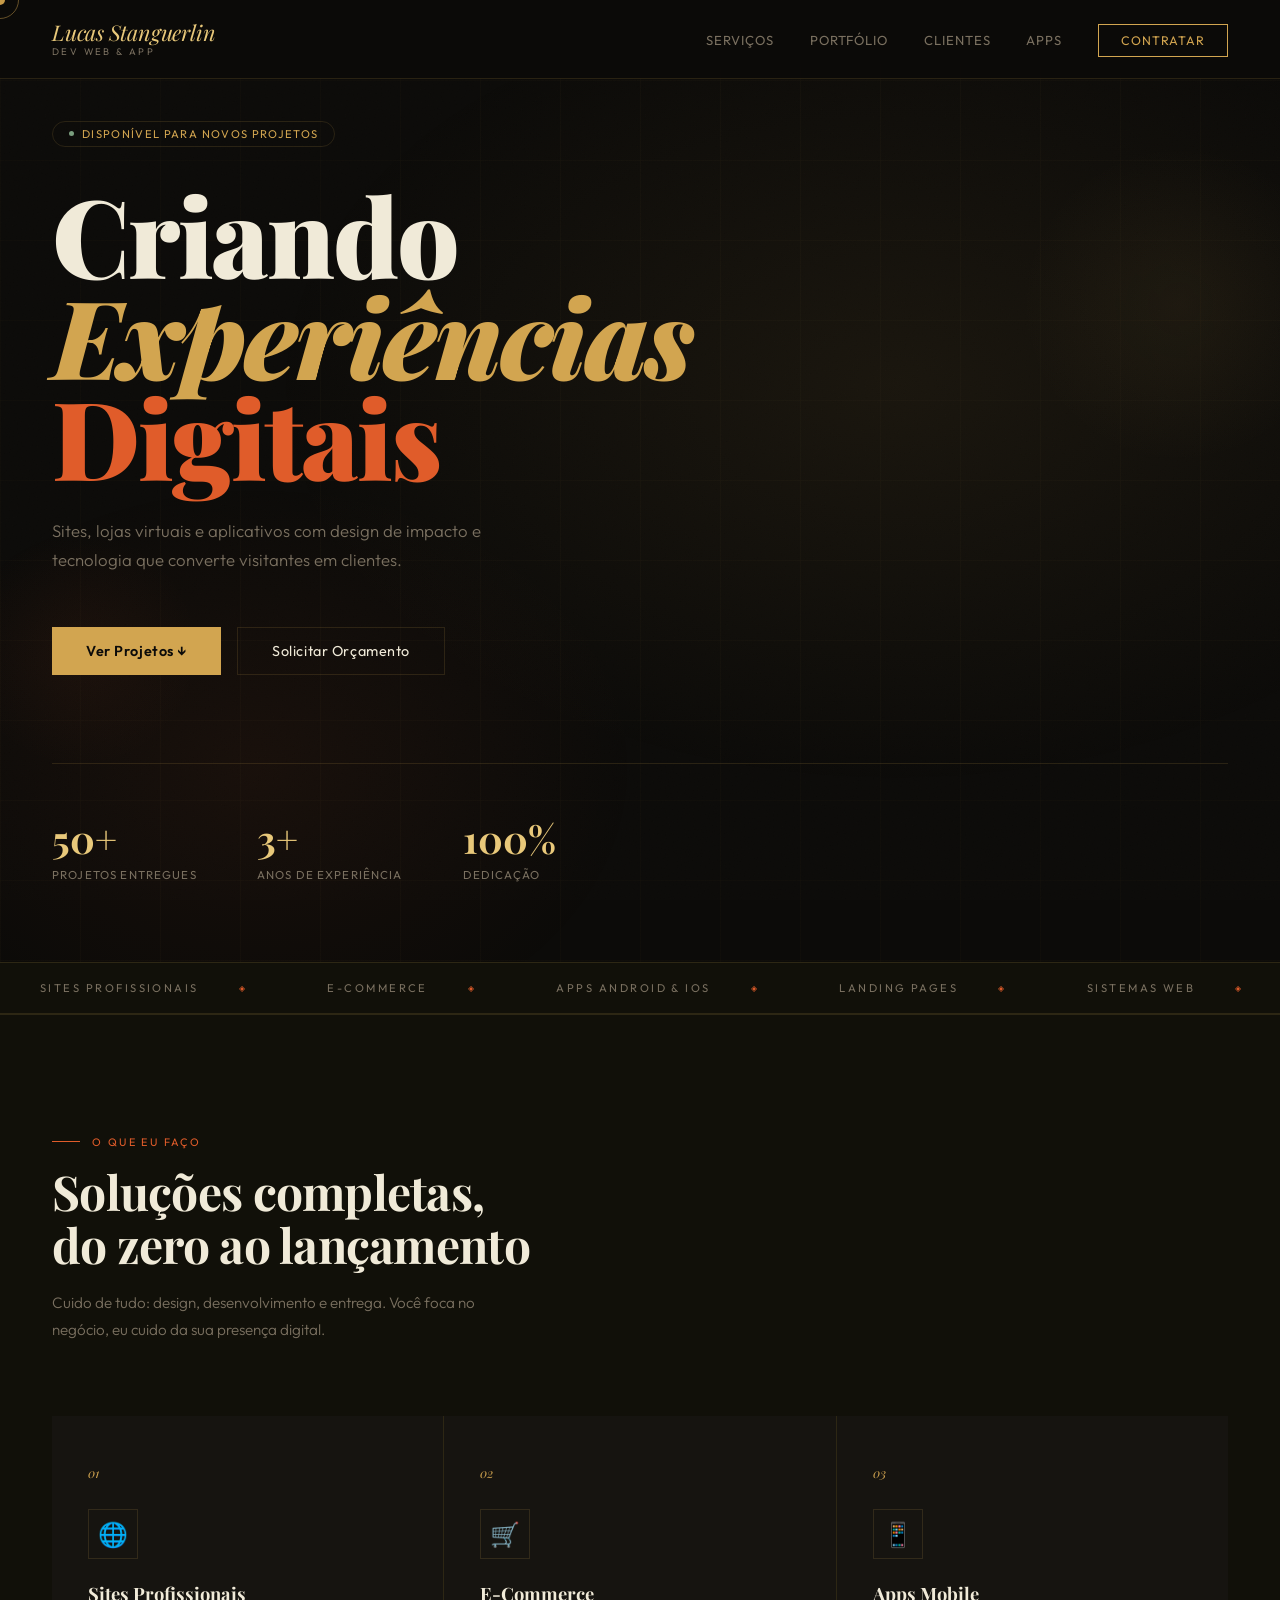
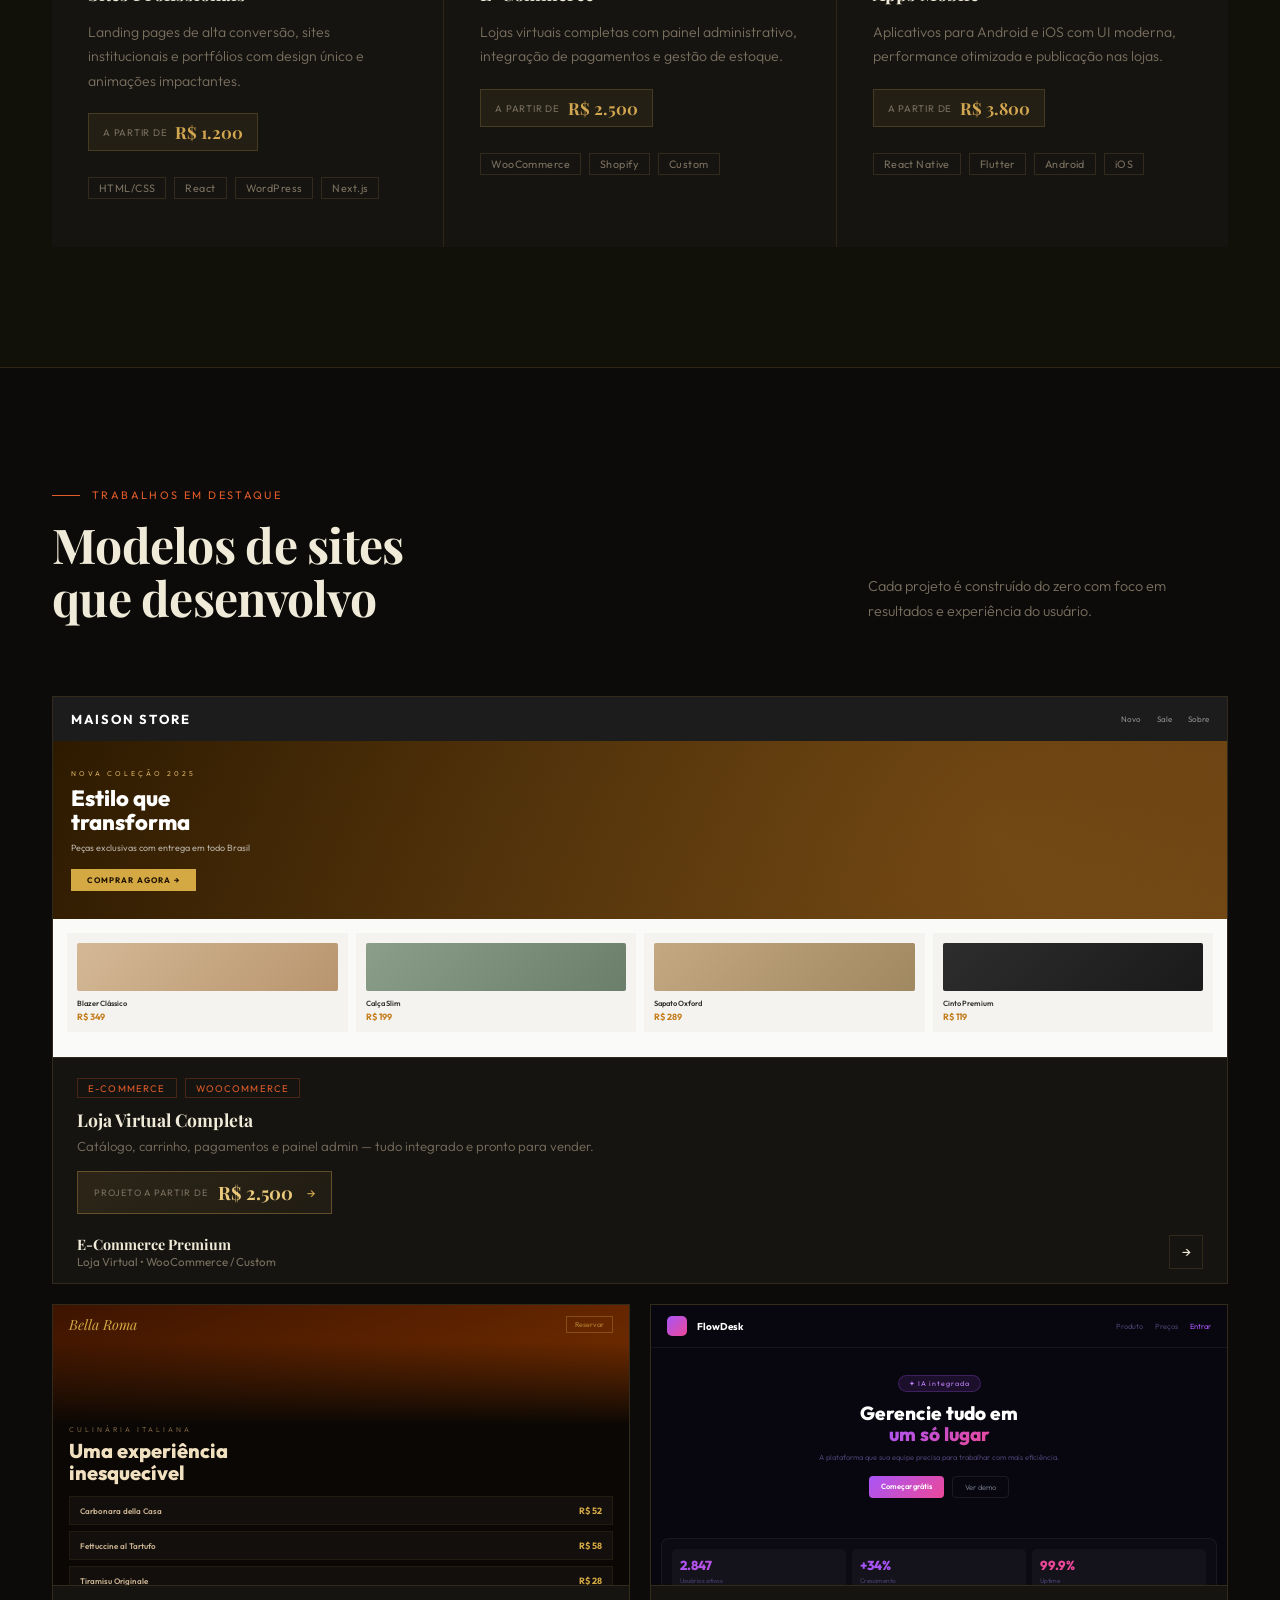
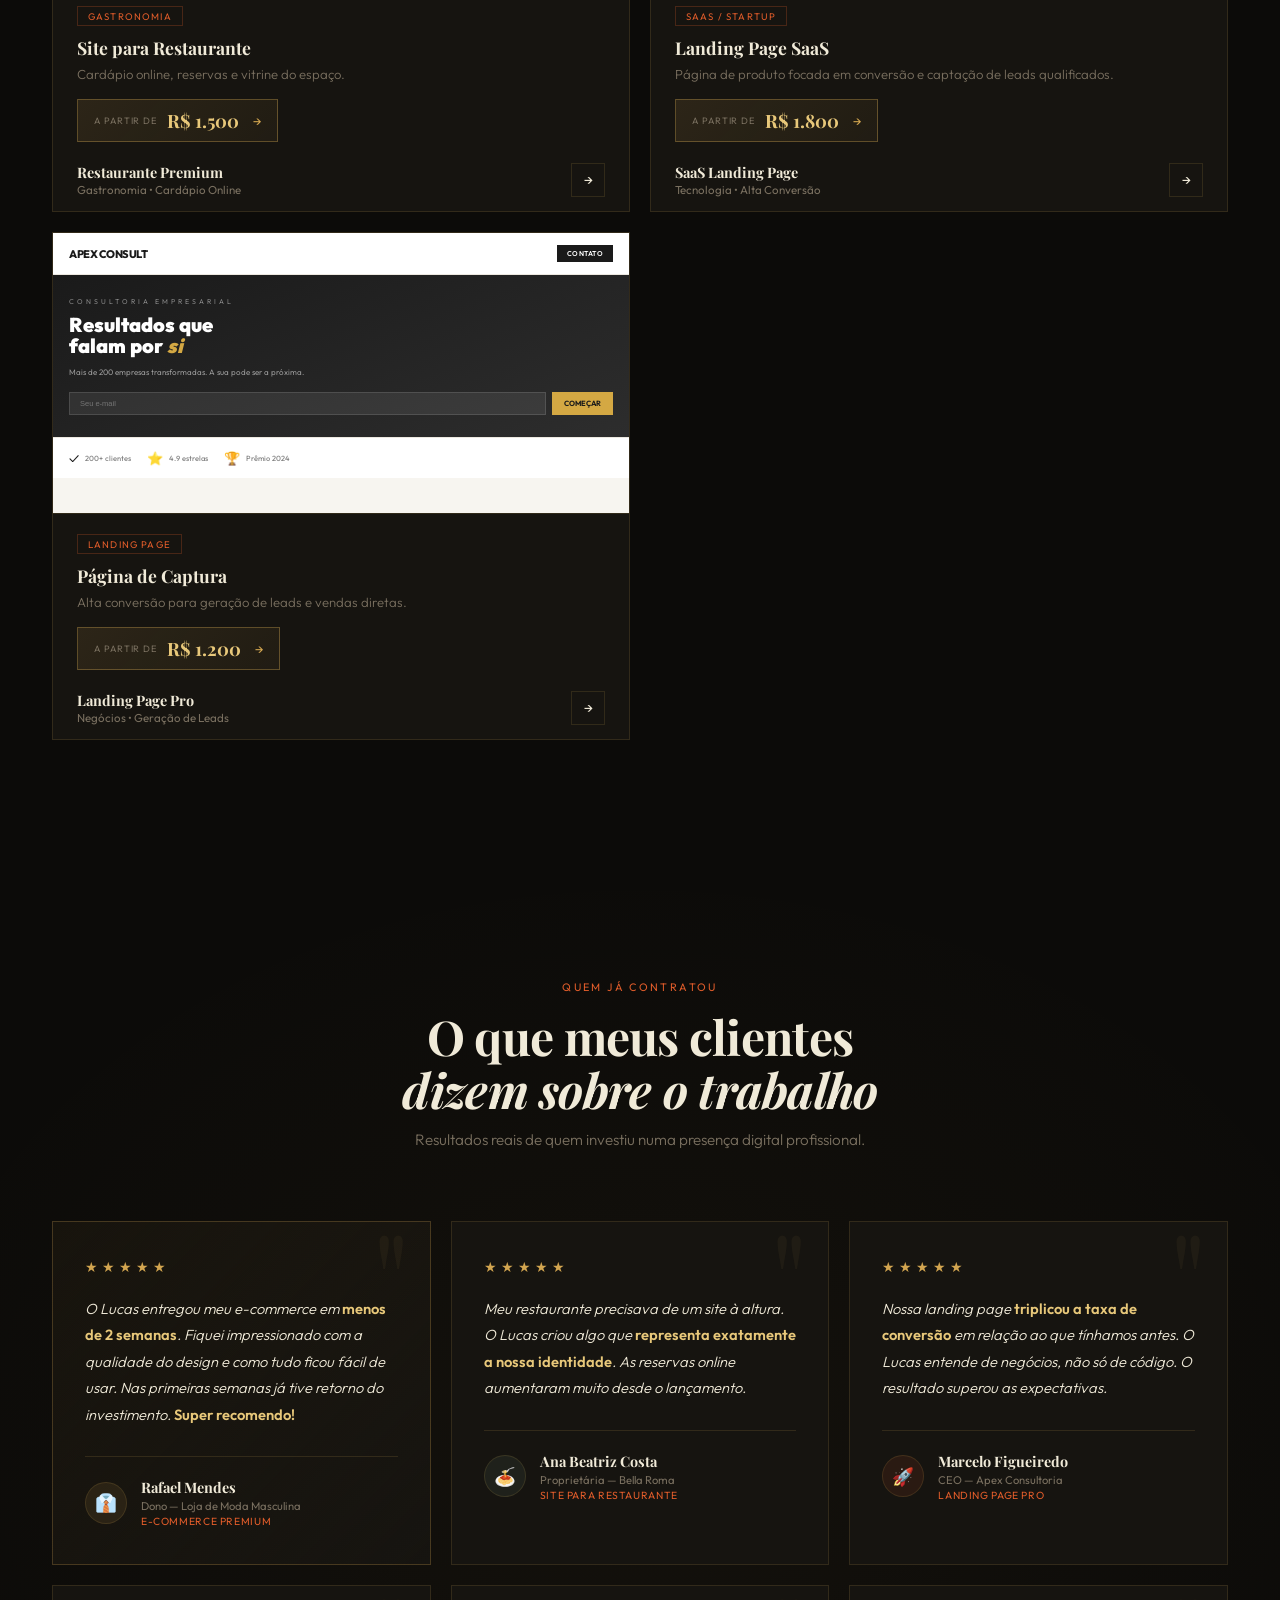
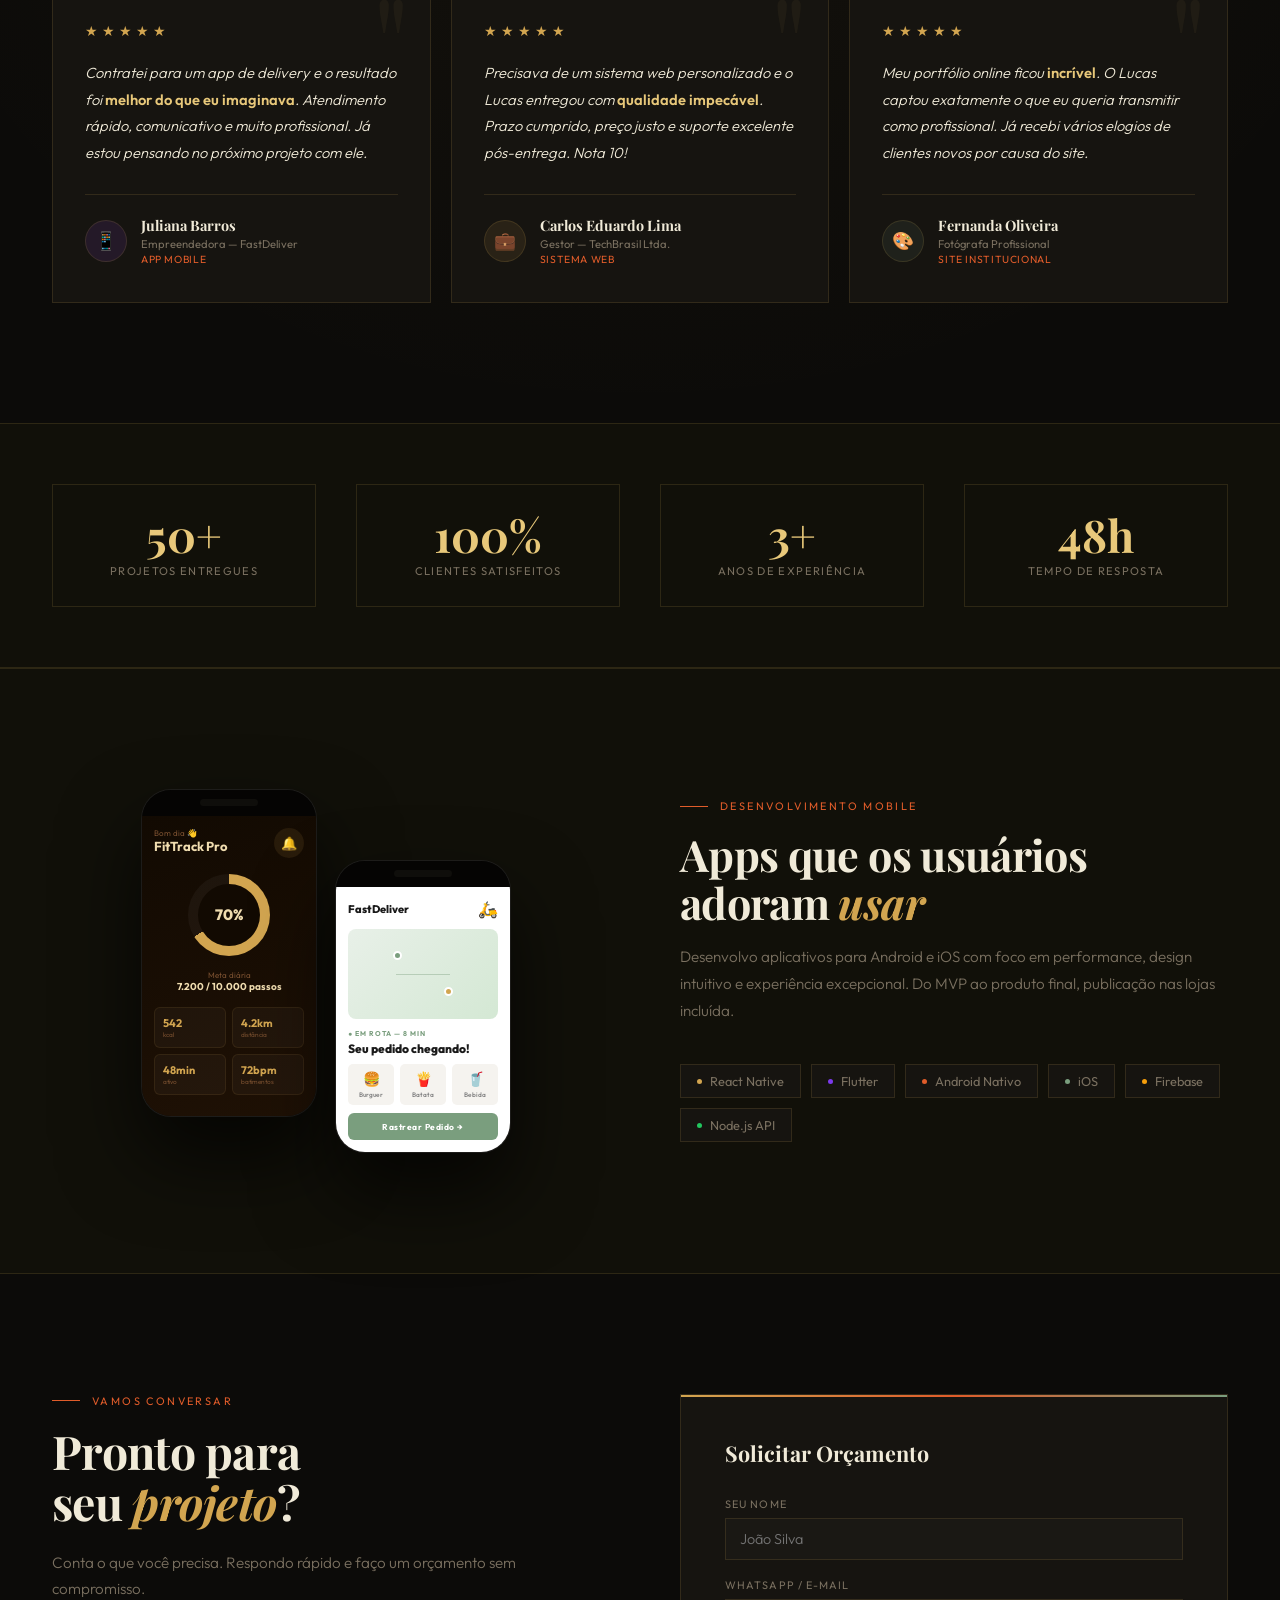
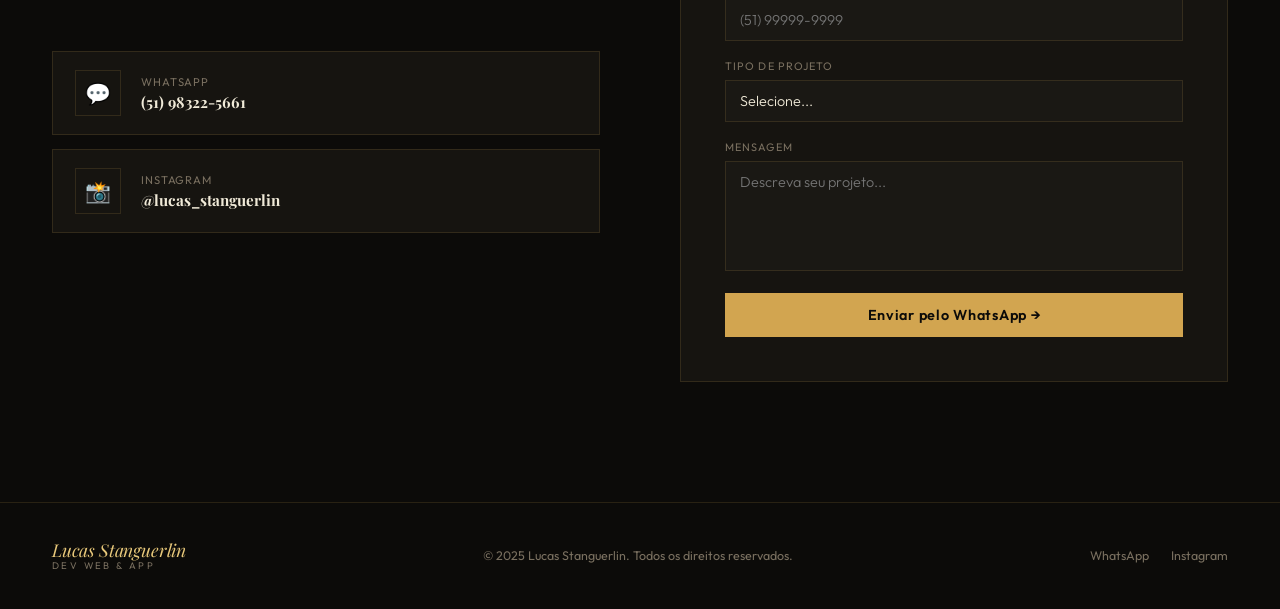
==== index.html @ 5be71fa6 "Add files via upload" ====
<!DOCTYPE html>
<html lang="pt-BR">
<head>
<meta charset="UTF-8">
<meta name="viewport" content="width=device-width, initial-scale=1.0">
<title>Lucas Stanguerlin | Dev Web & App</title>
<link href="https://fonts.googleapis.com/css2?family=Playfair+Display:ital,wght@0,700;0,900;1,700&family=Outfit:wght@300;400;500;600&display=swap" rel="stylesheet">
<style>
:root {
  --bg:      #0c0b09;
  --bg2:     #111009;
  --card:    #161410;
  --border:  rgba(210,165,80,0.15);
  --gold:    #d2a550;
  --gold2:   #e8c87a;
  --ember:   #e05c2a;
  --sage:    #7a9e7e;
  --text:    #f0ead8;
  --muted:   #7a7060;
  --glow-g:  rgba(210,165,80,0.18);
  --glow-e:  rgba(224,92,42,0.14);
}
*,*::before,*::after{box-sizing:border-box;margin:0;padding:0}
html{scroll-behavior:smooth}
body{font-family:'Outfit',sans-serif;background:var(--bg);color:var(--text);overflow-x:hidden;cursor:none}

/* CURSOR */
.cur{width:10px;height:10px;background:var(--gold);border-radius:50%;position:fixed;top:0;left:0;pointer-events:none;z-index:9999;transform:translate(-50%,-50%);mix-blend-mode:difference;transition:width .25s,height .25s}
.cur-r{width:38px;height:38px;border:1px solid var(--gold);border-radius:50%;position:fixed;top:0;left:0;pointer-events:none;z-index:9998;transform:translate(-50%,-50%);opacity:.45;transition:width .3s,height .3s,opacity .3s}
.cur.h{width:18px;height:18px}.cur-r.h{width:56px;height:56px;opacity:.7}

/* GRAIN */
body::before{content:'';position:fixed;inset:0;z-index:1;pointer-events:none;
  background-image:url("data:image/svg+xml,%3Csvg xmlns='http://www.w3.org/2000/svg' width='300' height='300'%3E%3Cfilter id='n'%3E%3CfeTurbulence type='fractalNoise' baseFrequency='0.75' numOctaves='4' stitchTiles='stitch'/%3E%3C/filter%3E%3Crect width='300' height='300' filter='url(%23n)' opacity='0.035'/%3E%3C/svg%3E");
  opacity:.5}

/* NAV */
nav{position:fixed;top:0;left:0;right:0;z-index:100;padding:22px 52px;display:flex;align-items:center;justify-content:space-between;background:rgba(12,11,9,0.88);backdrop-filter:blur(18px);border-bottom:1px solid var(--border)}
.logo{font-family:'Playfair Display',serif;font-style:italic;font-size:1.35rem;color:var(--gold2);letter-spacing:-.01em;line-height:1}
.logo span{display:block;font-family:'Outfit',sans-serif;font-style:normal;font-size:.6rem;font-weight:400;letter-spacing:.25em;text-transform:uppercase;color:var(--muted);margin-top:3px}
.nav-links{display:flex;gap:36px;list-style:none}
.nav-links a{color:var(--muted);text-decoration:none;font-size:.82rem;letter-spacing:.07em;text-transform:uppercase;transition:color .3s}
.nav-links a:hover{color:var(--gold)}
.nav-cta{border:1px solid var(--gold);color:var(--gold)!important;padding:8px 22px;font-size:.78rem!important;transition:background .3s!important}
.nav-cta:hover{background:rgba(210,165,80,.1)!important}

/* HERO */
.hero{min-height:100vh;display:flex;align-items:center;padding:120px 52px 80px;position:relative;z-index:2;overflow:hidden}
.hero-bg{position:absolute;inset:0;z-index:0}
.hero-bg-grad{position:absolute;inset:0;background:radial-gradient(ellipse 70% 60% at 70% 40%,rgba(210,165,80,.07) 0%,transparent 70%),radial-gradient(ellipse 50% 50% at 20% 80%,rgba(224,92,42,.06) 0%,transparent 60%)}
.hero-lines{position:absolute;inset:0;background-image:linear-gradient(rgba(210,165,80,.025) 1px,transparent 1px),linear-gradient(90deg,rgba(210,165,80,.025) 1px,transparent 1px);background-size:80px 80px}
.hero-inner{max-width:1200px;margin:0 auto;width:100%;position:relative;z-index:1}
.badge{display:inline-flex;align-items:center;gap:8px;border:1px solid var(--border);padding:5px 16px;border-radius:100px;font-size:.7rem;letter-spacing:.12em;text-transform:uppercase;color:var(--gold);margin-bottom:36px;animation:fu .8s ease both}
.badge-dot{width:5px;height:5px;border-radius:50%;background:var(--sage);animation:blink 2.5s infinite}
@keyframes blink{0%,100%{opacity:1}50%{opacity:.3}}
.hero-title{font-family:'Playfair Display',serif;font-size:clamp(3.8rem,8.5vw,8rem);font-weight:900;line-height:.93;letter-spacing:-.02em;margin-bottom:30px;animation:fu .8s .08s ease both}
.hero-title em{font-style:italic;color:var(--gold)}
.hero-title .alt{color:var(--ember)}
.hero-sub{max-width:500px;color:var(--muted);font-size:1.05rem;line-height:1.75;font-weight:300;margin-bottom:52px;animation:fu .8s .16s ease both}
.hero-actions{display:flex;gap:16px;flex-wrap:wrap;animation:fu .8s .24s ease both}
.btn-p{background:var(--gold);color:#0c0b09;font-family:'Outfit',sans-serif;font-weight:600;font-size:.9rem;padding:14px 34px;text-decoration:none;letter-spacing:.04em;transition:transform .2s,box-shadow .3s;display:inline-flex;align-items:center;gap:8px}
.btn-p:hover{transform:translateY(-2px);box-shadow:0 14px 40px rgba(210,165,80,.35)}
.btn-g{border:1px solid var(--border);color:var(--text);font-family:'Outfit',sans-serif;font-weight:400;font-size:.9rem;padding:14px 34px;text-decoration:none;letter-spacing:.04em;transition:border-color .3s,background .3s;display:inline-flex;align-items:center;gap:8px}
.btn-g:hover{border-color:var(--gold);background:rgba(210,165,80,.04)}
.hero-stats{margin-top:88px;display:flex;gap:60px;animation:fu .8s .32s ease both;padding-top:48px;border-top:1px solid var(--border)}
.stat-n{font-family:'Playfair Display',serif;font-size:2.4rem;font-weight:700;color:var(--gold2)}
.stat-l{font-size:.72rem;color:var(--muted);letter-spacing:.1em;text-transform:uppercase;margin-top:3px}
@keyframes fu{from{opacity:0;transform:translateY(28px)}to{opacity:1;transform:translateY(0)}}

/* FLOATING ORB animation */
.orb{position:absolute;border-radius:50%;pointer-events:none;animation:float 8s ease-in-out infinite}
.orb1{width:320px;height:320px;background:radial-gradient(circle,rgba(210,165,80,.06),transparent 70%);right:-60px;top:15%;animation-delay:0s}
.orb2{width:240px;height:240px;background:radial-gradient(circle,rgba(224,92,42,.05),transparent 70%);left:-40px;bottom:20%;animation-delay:-3s}
@keyframes float{0%,100%{transform:translateY(0) scale(1)}50%{transform:translateY(-30px) scale(1.05)}}

/* MARQUEE */
.mq{border-top:1px solid var(--border);border-bottom:1px solid var(--border);padding:18px 0;overflow:hidden;background:var(--bg2);position:relative;z-index:2}
.mq-track{display:flex;gap:0;width:max-content;animation:mq 22s linear infinite}
.mq-item{font-size:.7rem;letter-spacing:.22em;text-transform:uppercase;color:var(--muted);white-space:nowrap;padding:0 40px;display:flex;align-items:center;gap:40px}
.mq-item::after{content:'◈';color:var(--ember);font-size:.5rem}
@keyframes mq{from{transform:translateX(0)}to{transform:translateX(-50%)}}

/* SERVICES */
.services{padding:120px 52px;background:var(--bg2);border-top:1px solid var(--border);border-bottom:1px solid var(--border);position:relative;z-index:2}
.services-inner{max-width:1200px;margin:0 auto}
.sec-label{font-size:.68rem;letter-spacing:.22em;text-transform:uppercase;color:var(--ember);margin-bottom:16px;display:flex;align-items:center;gap:12px}
.sec-label::before{content:'';width:28px;height:1px;background:var(--ember)}
.sec-title{font-family:'Playfair Display',serif;font-size:clamp(2rem,4vw,3rem);font-weight:700;line-height:1.1;letter-spacing:-.015em}
.services-hdr{margin-bottom:72px}
.services-hdr p{color:var(--muted);margin-top:20px;max-width:460px;font-size:.95rem;line-height:1.75;font-weight:300}
.srv-grid{display:grid;grid-template-columns:repeat(3,1fr);gap:1px;background:var(--border)}
.srv-card{background:var(--card);padding:48px 36px;position:relative;overflow:hidden;transition:transform .3s;cursor:none}
.srv-card::after{content:'';position:absolute;inset:0;background:linear-gradient(160deg,rgba(210,165,80,.04),transparent);opacity:0;transition:opacity .4s}
.srv-card:hover{transform:translateY(-5px)}
.srv-card:hover::after{opacity:1}
.srv-num{font-family:'Playfair Display',serif;font-style:italic;font-size:.8rem;color:var(--gold);margin-bottom:28px;display:block}
.srv-ico{width:50px;height:50px;border:1px solid var(--border);display:flex;align-items:center;justify-content:center;font-size:1.5rem;margin-bottom:22px}
.srv-t{font-family:'Playfair Display',serif;font-size:1.15rem;font-weight:700;margin-bottom:14px}
.srv-d{color:var(--muted);font-size:.88rem;line-height:1.75;font-weight:300}
.srv-tags{margin-top:26px;display:flex;flex-wrap:wrap;gap:8px}
.tag{font-size:.67rem;padding:3px 10px;border:1px solid var(--border);color:var(--muted);letter-spacing:.04em}

/* PRICE TAG on service cards */
.srv-price{margin-top:20px;display:inline-flex;align-items:center;gap:8px;background:rgba(210,165,80,.07);border:1px solid rgba(210,165,80,.2);padding:7px 14px}
.srv-price-from{font-size:.6rem;color:var(--muted);letter-spacing:.08em;text-transform:uppercase}
.srv-price-val{font-family:'Playfair Display',serif;font-size:1.05rem;font-weight:700;color:var(--gold)}

/* PORTFOLIO */
.portfolio{padding:120px 52px;position:relative;z-index:2}
.portfolio-inner{max-width:1200px;margin:0 auto}
.port-hdr{display:flex;justify-content:space-between;align-items:flex-end;margin-bottom:72px;flex-wrap:wrap;gap:24px}
.port-hdr p{color:var(--muted);max-width:360px;font-size:.9rem;line-height:1.75;font-weight:300}
.port-grid{display:grid;grid-template-columns:repeat(2,1fr);gap:20px}

/* PORTFOLIO CARD — sem sobreposição de texto sobre imagem */
.port-card{border:1px solid var(--border);overflow:hidden;position:relative;cursor:none;transition:transform .4s,border-color .4s,box-shadow .4s;background:var(--card)}
.port-card:hover{transform:translateY(-6px);border-color:rgba(210,165,80,.4);box-shadow:0 20px 60px rgba(0,0,0,.5)}
.port-card.feat{grid-column:span 2}
.port-prev{height:280px;position:relative;overflow:hidden}
.port-card.feat .port-prev{height:360px}

/* overlay apenas no hover, cobrindo só os extremos — sem texto em cima */
.port-prev-inner{position:absolute;inset:0;transition:transform .6s cubic-bezier(.25,.46,.45,.94)}
.port-card:hover .port-prev-inner{transform:scale(1.03)}

/* INFO abaixo da imagem — texto sempre visível */
.port-info{padding:20px 24px 0;border-top:1px solid var(--border)}
.port-info-tags{display:flex;gap:8px;margin-bottom:10px;flex-wrap:wrap}
.port-info-tag{font-size:.6rem;letter-spacing:.12em;text-transform:uppercase;color:var(--ember);border:1px solid rgba(224,92,42,.25);padding:3px 10px}
.port-info-title{font-family:'Playfair Display',serif;font-size:1.1rem;font-weight:700;margin-bottom:5px;color:var(--text)}
.port-info-desc{font-size:.82rem;color:var(--muted);line-height:1.6;font-weight:300;margin-bottom:14px}

/* PRICE BADGE — destaque dourado */
.port-price-badge{display:inline-flex;align-items:center;gap:10px;background:linear-gradient(135deg,rgba(210,165,80,.12),rgba(210,165,80,.06));border:1px solid rgba(210,165,80,.35);padding:8px 16px;margin-bottom:6px}
.port-price-badge .from{font-size:.58rem;letter-spacing:.1em;text-transform:uppercase;color:var(--muted)}
.port-price-badge .price{font-family:'Playfair Display',serif;font-size:1.15rem;font-weight:700;color:var(--gold2)}
.port-price-badge .arrow{font-size:.8rem;color:var(--gold);margin-left:4px;transition:transform .3s}
.port-card:hover .port-price-badge .arrow{transform:translateX(4px)}

.port-foot{padding:14px 24px;display:flex;align-items:center;justify-content:space-between}
.port-fn{font-family:'Playfair Display',serif;font-size:.9rem;font-weight:700}
.port-ft{font-size:.72rem;color:var(--muted)}
.port-arr{width:34px;height:34px;border:1px solid var(--border);display:flex;align-items:center;justify-content:center;font-size:.85rem;transition:background .3s,border-color .3s,color .3s;text-decoration:none;color:var(--text)}
.port-card:hover .port-arr{background:var(--gold);border-color:var(--gold);color:#0c0b09}

/* MOCK SITES */
.m-eco{background:#fafaf8;height:100%;overflow:hidden;font-family:'Outfit',sans-serif;color:#1a1a1a}
.m-eco-nav{background:#1c1c1c;height:44px;display:flex;align-items:center;padding:0 18px;justify-content:space-between}
.m-eco-logo{font-size:13px;font-weight:700;color:#fff;letter-spacing:2px}
.m-eco-nav-links{display:flex;gap:16px}
.m-eco-nl{font-size:8px;color:rgba(255,255,255,.5)}
.m-eco-hero{background:linear-gradient(135deg,#2d1a00 0%,#5c3810 100%);padding:28px 18px;position:relative;overflow:hidden}
.m-eco-hero-bg{position:absolute;inset:0;background:radial-gradient(circle at 80% 50%,rgba(210,140,40,.25),transparent)}
.m-eco-tag{font-size:7px;letter-spacing:3px;text-transform:uppercase;color:rgba(255,210,120,.8);margin-bottom:8px;position:relative}
.m-eco-h2{font-size:22px;font-weight:800;color:#fff;margin-bottom:8px;position:relative;line-height:1.1}
.m-eco-p{font-size:9px;color:rgba(255,255,255,.65);margin-bottom:14px;position:relative}
.m-eco-btn{background:#d4a843;color:#1c1000;font-size:8px;font-weight:700;padding:6px 16px;display:inline-block;position:relative;letter-spacing:1px}
.m-eco-prods{display:grid;grid-template-columns:repeat(4,1fr);gap:8px;padding:14px}
.m-eco-prod{background:#f5f3ef;padding:10px}
.m-eco-img{height:48px;border-radius:2px;margin-bottom:7px}
.m-eco-pn{font-size:7.5px;font-weight:600;color:#333;margin-bottom:3px}
.m-eco-pr{font-size:9px;font-weight:700;color:#c47e20}

.m-rest{background:#0a0704;height:100%;overflow:hidden}
.m-rest-img{height:120px;position:relative;overflow:hidden}
.m-rest-img-bg{position:absolute;inset:0;background:linear-gradient(160deg,#3d1400,#7a3000)}
.m-rest-img-overlay{position:absolute;inset:0;background:linear-gradient(to bottom,rgba(10,7,4,0) 30%,#0a0704 100%)}
.m-rest-top{position:absolute;top:0;left:0;right:0;padding:10px 16px;display:flex;justify-content:space-between;align-items:center}
.m-rest-logo{font-family:'Playfair Display',serif;font-style:italic;font-size:14px;color:#d4a843}
.m-rest-reserve{font-size:7px;color:rgba(212,168,67,.7);border:1px solid rgba(212,168,67,.3);padding:3px 8px}
.m-rest-body{padding:0 16px 16px}
.m-rest-lbl{font-size:7px;letter-spacing:3px;text-transform:uppercase;color:#7a6040;margin-bottom:6px}
.m-rest-h{font-size:20px;font-weight:800;color:#f0e0c0;line-height:1.1;margin-bottom:12px}
.m-rest-menu{display:flex;flex-direction:column;gap:6px}
.m-rest-item{display:flex;justify-content:space-between;align-items:center;padding:8px 10px;background:rgba(255,255,255,.03);border:1px solid rgba(212,168,67,.08)}
.m-rest-in{font-size:8px;color:#c8b090;font-weight:600}
.m-rest-ip{font-size:9px;color:#d4a843;font-weight:700}

.m-saas{background:#08060f;height:100%;overflow:hidden}
.m-saas-nav{padding:11px 16px;display:flex;align-items:center;gap:10px;border-bottom:1px solid rgba(255,255,255,.05)}
.m-saas-logo{width:20px;height:20px;background:linear-gradient(135deg,#a855f7,#ec4899);border-radius:5px}
.m-saas-lt{font-size:10px;font-weight:700;color:#fff}
.m-saas-nav-r{display:flex;gap:12px;margin-left:auto}
.m-saas-nl{font-size:7.5px;color:#4b4070}
.m-saas-hero{padding:22px 16px;text-align:center}
.m-saas-badge{background:rgba(168,85,247,.12);border:1px solid rgba(168,85,247,.25);color:#c084fc;font-size:7px;padding:3px 10px;border-radius:100px;display:inline-block;margin-bottom:11px;letter-spacing:1px}
.m-saas-h{font-size:19px;font-weight:800;color:#fff;line-height:1.1;margin-bottom:7px}
.m-saas-h span{background:linear-gradient(135deg,#a855f7,#ec4899);-webkit-background-clip:text;-webkit-text-fill-color:transparent;background-clip:text}
.m-saas-p{font-size:7.5px;color:#4b4070;margin-bottom:13px;line-height:1.5}
.m-saas-btns{display:flex;gap:8px;justify-content:center;margin-bottom:18px}
.m-saas-b1{background:linear-gradient(135deg,#a855f7,#ec4899);color:#fff;font-size:7.5px;font-weight:600;padding:5px 12px;border-radius:4px}
.m-saas-b2{border:1px solid rgba(255,255,255,.08);color:#6b7280;font-size:7.5px;padding:5px 12px;border-radius:4px}
.m-saas-dash{margin:0 10px;background:rgba(255,255,255,.02);border:1px solid rgba(255,255,255,.05);border-radius:8px;padding:10px}
.m-saas-row{display:flex;gap:6px}
.m-saas-box{flex:1;background:rgba(255,255,255,.03);border-radius:5px;padding:8px}
.m-saas-bv{font-size:13px;font-weight:800;color:#fff;margin-bottom:3px}
.m-saas-bl{font-size:6.5px;color:#4b4070}

.m-land{background:#f7f5f0;height:100%;overflow:hidden;font-family:'Outfit',sans-serif;color:#1a1a1a}
.m-land-nav{padding:12px 16px;display:flex;align-items:center;justify-content:space-between;background:#fff;border-bottom:1px solid #ece8e0}
.m-land-logo{font-size:11px;font-weight:800;color:#1a1a1a;letter-spacing:-0.5px}
.m-land-cta{background:#1a1a1a;color:#fff;font-size:7px;padding:4px 10px;font-weight:600;letter-spacing:.5px}
.m-land-hero{padding:22px 16px;background:linear-gradient(160deg,#1a1a1a 0%,#2d2d2d 100%);color:#fff}
.m-land-lbl{font-size:7px;letter-spacing:3px;text-transform:uppercase;color:#888;margin-bottom:8px}
.m-land-h{font-size:20px;font-weight:900;line-height:1.05;margin-bottom:10px}
.m-land-h em{font-style:italic;color:#d4a843}
.m-land-p{font-size:8px;color:#999;margin-bottom:14px;line-height:1.5}
.m-land-form{display:flex;gap:6px}
.m-land-inp{flex:1;background:rgba(255,255,255,.08);border:1px solid rgba(255,255,255,.12);padding:6px 10px;font-size:7.5px;color:#fff}
.m-land-sub{background:#d4a843;color:#1a1a1a;font-size:7.5px;font-weight:700;padding:6px 12px;white-space:nowrap}
.m-land-trust{padding:12px 16px;display:flex;gap:16px;background:#fff;border-top:1px solid #ece8e0}
.m-land-ti{display:flex;align-items:center;gap:6px}
.m-land-tico{font-size:13px}
.m-land-tt{font-size:7.5px;color:#888;font-weight:500}

/* APPS */
.apps{padding:120px 52px;background:var(--bg2);border-top:1px solid var(--border);border-bottom:1px solid var(--border);position:relative;z-index:2}
.apps-inner{max-width:1200px;margin:0 auto;display:grid;grid-template-columns:1fr 1fr;gap:80px;align-items:center}
.phones{display:flex;gap:18px;align-items:flex-end;justify-content:center}
.phone{width:176px;border-radius:30px;border:1.5px solid rgba(255,255,255,.08);background:#0a0907;overflow:hidden;box-shadow:0 40px 80px rgba(0,0,0,.7)}
.phone.tall{margin-bottom:36px}
.notch{height:26px;background:#050403;display:flex;align-items:center;justify-content:center}
.notch-d{width:58px;height:7px;background:#0f0e0b;border-radius:100px}
.app-s{padding:12px}
.app-fit{background:linear-gradient(160deg,#120a02,#1f1105);min-height:300px}
.af-top{display:flex;justify-content:space-between;align-items:flex-start;margin-bottom:16px}
.af-gr{font-size:8px;color:#7a5030}
.af-nm{font-size:13px;font-weight:700;color:#f0ddb0}
.af-ring{width:82px;height:82px;background:conic-gradient(#d2a550 0deg,#d2a550 238deg,rgba(255,255,255,.04) 238deg);border-radius:50%;display:flex;align-items:center;justify-content:center;margin:0 auto 14px}
.af-ri{width:62px;height:62px;background:#120a02;border-radius:50%;display:flex;align-items:center;justify-content:center}
.af-pct{font-size:15px;font-weight:800;color:#f0ddb0}
.af-stats{display:grid;grid-template-columns:1fr 1fr;gap:6px}
.af-st{background:rgba(255,255,255,.03);border:1px solid rgba(210,165,80,.1);border-radius:6px;padding:8px}
.af-sv{font-size:11px;font-weight:700;color:#d2a550}
.af-sl{font-size:6.5px;color:#7a5030}
.app-del{background:#fff;min-height:260px}
.ad-map{background:linear-gradient(135deg,#e8f0e8,#d4e8d4);height:90px;border-radius:8px;margin-bottom:10px;position:relative;overflow:hidden}
.ad-pin1{position:absolute;top:25%;left:30%;width:9px;height:9px;background:#7a9e7e;border-radius:50%;border:2px solid #fff}
.ad-pin2{position:absolute;bottom:25%;right:30%;width:9px;height:9px;background:#d2a550;border-radius:50%;border:2px solid #fff}
.ad-status{font-size:7px;color:#7a9e7e;font-weight:700;letter-spacing:1px;text-transform:uppercase;margin-bottom:3px}
.ad-title{font-size:12px;font-weight:800;color:#1a1a1a;margin-bottom:8px}
.ad-items{display:flex;gap:6px;margin-bottom:8px}
.ad-i{flex:1;background:#f5f3ef;border-radius:5px;padding:6px;text-align:center}
.ad-ie{font-size:14px;margin-bottom:2px}
.ad-in{font-size:6.5px;color:#888;font-weight:600}
.ad-btn{background:#7a9e7e;color:#fff;font-size:8.5px;font-weight:700;padding:8px;border-radius:6px;text-align:center;letter-spacing:.5px}
.apps-content h2{font-family:'Playfair Display',serif;font-size:2.7rem;font-weight:700;letter-spacing:-.015em;line-height:1.1;margin:18px 0}
.apps-content h2 em{font-style:italic;color:var(--gold)}
.apps-content p{color:var(--muted);font-size:.95rem;line-height:1.75;font-weight:300;margin-bottom:40px}
.tech-pills{display:flex;flex-wrap:wrap;gap:10px}
.tp{display:flex;align-items:center;gap:8px;background:var(--card);border:1px solid var(--border);padding:8px 16px;font-size:.8rem;color:var(--muted);transition:border-color .3s,color .3s}
.tp:hover{border-color:var(--gold);color:var(--text)}
.tp-dot{width:5px;height:5px;border-radius:50%}

/* ══════════════════════════════════════════
   DEPOIMENTOS
══════════════════════════════════════════ */
.depoimentos{padding:120px 52px;background:var(--bg);position:relative;z-index:2;overflow:hidden}
.depoimentos::before{content:'';position:absolute;inset:0;background:radial-gradient(ellipse 60% 50% at 50% 50%,rgba(210,165,80,.04),transparent);pointer-events:none}
.dep-inner{max-width:1200px;margin:0 auto}
.dep-hdr{text-align:center;margin-bottom:72px}
.dep-hdr .sec-label{justify-content:center}
.dep-hdr .sec-label::before{display:none}
.dep-hdr .sec-title{margin-top:14px}
.dep-hdr p{color:var(--muted);font-size:.95rem;margin-top:14px;font-weight:300}
.dep-grid{display:grid;grid-template-columns:repeat(3,1fr);gap:20px}
.dep-card{background:var(--card);border:1px solid var(--border);padding:36px 32px;position:relative;transition:border-color .4s,transform .4s;overflow:hidden}
.dep-card::before{content:'"';position:absolute;top:-10px;right:20px;font-family:'Playfair Display',serif;font-size:8rem;color:rgba(210,165,80,.06);line-height:1;pointer-events:none}
.dep-card:hover{border-color:rgba(210,165,80,.35);transform:translateY(-4px)}
.dep-stars{display:flex;gap:4px;margin-bottom:20px}
.dep-stars span{color:var(--gold);font-size:.85rem}
.dep-text{font-size:.92rem;line-height:1.8;color:var(--text);font-weight:300;margin-bottom:28px;font-style:italic}
.dep-text strong{color:var(--gold2);font-style:normal;font-weight:600}
.dep-author{display:flex;align-items:center;gap:14px;border-top:1px solid var(--border);padding-top:20px}
.dep-avatar{width:42px;height:42px;border-radius:50%;display:flex;align-items:center;justify-content:center;font-size:1.1rem;flex-shrink:0;border:1px solid var(--border)}
.dep-name{font-family:'Playfair Display',serif;font-weight:700;font-size:.9rem}
.dep-role{font-size:.7rem;color:var(--muted);margin-top:2px}
.dep-project{font-size:.65rem;color:var(--ember);letter-spacing:.06em;text-transform:uppercase;margin-top:2px}
/* featured depo */
.dep-card.feat-dep{border-color:rgba(210,165,80,.25);background:linear-gradient(135deg,rgba(210,165,80,.05),var(--card))}

/* COUNTER STRIP */
.counter-strip{padding:60px 52px;background:var(--bg2);border-top:1px solid var(--border);border-bottom:1px solid var(--border);position:relative;z-index:2}
.counter-inner{max-width:1200px;margin:0 auto;display:grid;grid-template-columns:repeat(4,1fr);gap:40px}
.counter-item{text-align:center;padding:28px;border:1px solid var(--border);position:relative;overflow:hidden;transition:border-color .4s}
.counter-item:hover{border-color:rgba(210,165,80,.35)}
.counter-item::before{content:'';position:absolute;bottom:0;left:0;right:0;height:2px;background:linear-gradient(90deg,transparent,var(--gold),transparent);transform:scaleX(0);transition:transform .5s}
.counter-item:hover::before{transform:scaleX(1)}
.counter-n{font-family:'Playfair Display',serif;font-size:2.8rem;font-weight:700;color:var(--gold2);line-height:1}
.counter-l{font-size:.7rem;color:var(--muted);letter-spacing:.12em;text-transform:uppercase;margin-top:6px}

/* CONTACT */
.contact{padding:120px 52px;position:relative;z-index:2}
.contact-inner{max-width:1200px;margin:0 auto}
.contact-grid{display:grid;grid-template-columns:1fr 1fr;gap:80px;align-items:start}
.contact-left h2{font-family:'Playfair Display',serif;font-size:2.9rem;font-weight:700;line-height:1.1;letter-spacing:-.015em;margin:18px 0 22px}
.contact-left h2 em{font-style:italic;color:var(--gold)}
.contact-left p{color:var(--muted);font-size:.95rem;line-height:1.75;font-weight:300;margin-bottom:48px}
.clinks{display:flex;flex-direction:column;gap:14px}
.clink{display:flex;align-items:center;gap:20px;padding:18px 22px;border:1px solid var(--border);background:var(--card);text-decoration:none;color:var(--text);transition:border-color .3s,transform .3s}
.clink:hover{border-color:rgba(210,165,80,.4);transform:translateX(6px)}
.clink-ico{width:46px;height:46px;display:flex;align-items:center;justify-content:center;border:1px solid var(--border);font-size:1.3rem;flex-shrink:0}
.clink-lbl{font-size:.7rem;color:var(--muted);letter-spacing:.08em;text-transform:uppercase;margin-bottom:3px}
.clink-val{font-family:'Playfair Display',serif;font-weight:700;font-size:.95rem}
.contact-right{background:var(--card);border:1px solid var(--border);padding:44px;position:relative;overflow:hidden}
.contact-right::before{content:'';position:absolute;top:0;left:0;right:0;height:2px;background:linear-gradient(90deg,var(--gold),var(--ember),var(--sage))}
.contact-right h3{font-family:'Playfair Display',serif;font-size:1.35rem;font-weight:700;margin-bottom:30px}
.fg{margin-bottom:18px}
.fg label{display:block;font-size:.68rem;letter-spacing:.1em;text-transform:uppercase;color:var(--muted);margin-bottom:7px}
.fg input,.fg textarea,.fg select{width:100%;background:rgba(255,255,255,.02);border:1px solid var(--border);color:var(--text);font-family:'Outfit',sans-serif;font-size:.9rem;font-weight:300;padding:11px 14px;outline:none;transition:border-color .3s;-webkit-appearance:none}
.fg input:focus,.fg textarea:focus,.fg select:focus{border-color:var(--gold)}
.fg select option{background:var(--bg)}
.fg textarea{height:110px;resize:none}
.fsub{width:100%;background:var(--gold);border:none;color:#0c0b09;font-family:'Outfit',sans-serif;font-weight:600;font-size:.9rem;padding:13px;cursor:pointer;letter-spacing:.05em;transition:transform .2s,box-shadow .3s}
.fsub:hover{transform:translateY(-2px);box-shadow:0 12px 36px rgba(210,165,80,.35)}

/* FOOTER */
footer{border-top:1px solid var(--border);padding:38px 52px;display:flex;align-items:center;justify-content:space-between;position:relative;z-index:2;flex-wrap:wrap;gap:18px}
footer .logo{font-size:1.1rem}
footer p{color:var(--muted);font-size:.78rem}
.fl{display:flex;gap:22px}
.fl a{color:var(--muted);text-decoration:none;font-size:.78rem;transition:color .3s}
.fl a:hover{color:var(--gold)}

/* REVEAL */
.rv{opacity:0;transform:translateY(36px);transition:opacity .65s ease,transform .65s ease}
.rv.on{opacity:1;transform:translateY(0)}
.d1{transition-delay:.1s}.d2{transition-delay:.2s}.d3{transition-delay:.3s}.d4{transition-delay:.4s}

/* PULSE ANIMATION on price badge */
@keyframes pulseBorder{0%,100%{box-shadow:0 0 0 0 rgba(210,165,80,.3)}50%{box-shadow:0 0 0 6px rgba(210,165,80,0)}}
.port-price-badge{animation:pulseBorder 3s ease infinite}

/* HAMBURGER */
.ham{display:none;flex-direction:column;gap:5px;cursor:pointer;padding:4px;z-index:200;background:none;border:none}
.ham span{display:block;width:24px;height:2px;background:var(--gold);transition:transform .3s,opacity .3s}
.ham.open span:nth-child(1){transform:translateY(7px) rotate(45deg)}
.ham.open span:nth-child(2){opacity:0}
.ham.open span:nth-child(3){transform:translateY(-7px) rotate(-45deg)}
.mob-menu{display:none;position:fixed;inset:0;background:rgba(12,11,9,.97);z-index:150;flex-direction:column;align-items:center;justify-content:center;gap:40px;backdrop-filter:blur(20px)}
.mob-menu.open{display:flex}
.mob-menu a{font-family:'Playfair Display',serif;font-size:2rem;font-style:italic;color:var(--text);text-decoration:none;transition:color .2s}
.mob-menu a:hover{color:var(--gold)}
.mob-menu .mob-cta{font-size:1rem!important;font-style:normal!important;font-family:'Outfit',sans-serif!important;border:1px solid var(--gold);color:var(--gold)!important;padding:12px 32px;margin-top:10px}

/* TABLET */
@media(max-width:1024px){
  nav{padding:18px 32px}
  .hero{padding:110px 32px 70px}
  .services,.portfolio,.apps,.contact,.depoimentos{padding-left:32px;padding-right:32px}
  .counter-strip{padding:48px 32px}
  footer{padding:32px 32px}
  .apps-inner{gap:48px}
  .contact-grid{gap:48px}
  .dep-grid{grid-template-columns:repeat(2,1fr)}
  .counter-inner{grid-template-columns:repeat(2,1fr)}
}

/* MOBILE */
@media(max-width:768px){
  body{cursor:auto}
  .cur,.cur-r{display:none!important}
  nav{padding:16px 20px}
  .nav-links{display:none}
  .ham{display:flex}
  .hero{padding:100px 20px 60px;min-height:100svh;align-items:flex-start}
  .hero-title{font-size:clamp(2.8rem,13vw,4.5rem);line-height:.96}
  .hero-sub{font-size:.95rem;margin-bottom:36px;max-width:100%}
  .badge{font-size:.62rem;padding:4px 13px;margin-bottom:24px}
  .hero-actions{flex-direction:column;gap:12px}
  .btn-p,.btn-g{width:100%;justify-content:center;padding:15px 24px;font-size:.95rem}
  .hero-stats{margin-top:52px;padding-top:32px;gap:0;justify-content:space-between}
  .hero-stats>div{flex:1;text-align:center;padding:0 8px}
  .stat-n{font-size:1.9rem}
  .stat-l{font-size:.62rem}
  .mq{padding:14px 0}
  .mq-item{font-size:.62rem;padding:0 28px;gap:28px}
  .services{padding:72px 20px}
  .services-hdr{margin-bottom:44px}
  .srv-grid{grid-template-columns:1fr;gap:1px}
  .srv-card{padding:32px 24px}
  .sec-title{font-size:clamp(1.7rem,7vw,2.4rem)}
  .portfolio{padding:72px 20px}
  .port-hdr{flex-direction:column;align-items:flex-start;margin-bottom:44px;gap:16px}
  .port-hdr p{max-width:100%}
  .port-grid{grid-template-columns:1fr;gap:16px}
  .port-card.feat{grid-column:span 1}
  .port-prev{height:200px}
  .port-card.feat .port-prev{height:240px}
  .apps{padding:72px 20px}
  .apps-inner{grid-template-columns:1fr;gap:48px}
  .phones{order:2;gap:14px;transform:scale(.88);transform-origin:top center}
  .phone{width:155px}
  .apps-content{order:1}
  .apps-content h2{font-size:2rem}
  .depoimentos{padding:72px 20px}
  .dep-grid{grid-template-columns:1fr}
  .counter-strip{padding:48px 20px}
  .counter-inner{grid-template-columns:repeat(2,1fr);gap:16px}
  .counter-n{font-size:2rem}
  .contact{padding:72px 20px}
  .contact-grid{grid-template-columns:1fr;gap:48px}
  .contact-left h2{font-size:2.1rem}
  .contact-left p{margin-bottom:32px}
  .contact-right{padding:28px 20px}
  .fsub{font-size:.95rem;padding:15px}
  footer{padding:28px 20px;flex-direction:column;align-items:flex-start;gap:16px}
  footer p{order:3}
  .fl{order:2}
}
@media(max-width:400px){
  .hero-title{font-size:2.6rem}
  .phones{transform:scale(.78);transform-origin:top center}
  .hero-stats>div{padding:0 4px}
  .stat-n{font-size:1.6rem}
}
</style>
</head>
<body>

<div class="cur" id="cur"></div>
<div class="cur-r" id="curR"></div>

<nav>
  <div class="logo">Lucas Stanguerlin<span>Dev Web & App</span></div>
  <ul class="nav-links">
    <li><a href="#servicos">Serviços</a></li>
    <li><a href="#portfolio">Portfólio</a></li>
    <li><a href="#depoimentos">Clientes</a></li>
    <li><a href="#apps">Apps</a></li>
    <li><a href="#contato" class="nav-cta">Contratar</a></li>
  </ul>
  <button class="ham" id="ham" aria-label="Menu"><span></span><span></span><span></span></button>
</nav>

<div class="mob-menu" id="mobMenu">
  <a href="#servicos" onclick="closeMob()">Serviços</a>
  <a href="#portfolio" onclick="closeMob()">Portfólio</a>
  <a href="#depoimentos" onclick="closeMob()">Clientes</a>
  <a href="#apps" onclick="closeMob()">Apps</a>
  <a href="#contato" class="mob-cta" onclick="closeMob()">Contratar</a>
</div>

<!-- HERO -->
<section class="hero">
  <div class="hero-bg">
    <div class="hero-bg-grad"></div>
    <div class="hero-lines"></div>
    <div class="orb orb1"></div>
    <div class="orb orb2"></div>
  </div>
  <div class="hero-inner">
    <div class="badge"><span class="badge-dot"></span>Disponível para novos projetos</div>
    <h1 class="hero-title">
      Criando<br>
      <em>Experiências</em><br>
      <span class="alt">Digitais</span>
    </h1>
    <p class="hero-sub">Sites, lojas virtuais e aplicativos com design de impacto e tecnologia que converte visitantes em clientes.</p>
    <div class="hero-actions">
      <a href="#portfolio" class="btn-p">Ver Projetos ↓</a>
      <a href="#contato" class="btn-g">Solicitar Orçamento</a>
    </div>
    <div class="hero-stats">
      <div><div class="stat-n" data-target="50">0</div><div class="stat-l">Projetos entregues</div></div>
      <div><div class="stat-n" data-target="3">0</div><div class="stat-l">Anos de experiência</div></div>
      <div><div class="stat-n">100%</div><div class="stat-l">Dedicação</div></div>
    </div>
  </div>
</section>

<div class="mq">
  <div class="mq-track">
    <span class="mq-item">Sites Profissionais</span><span class="mq-item">E-Commerce</span><span class="mq-item">Apps Android & iOS</span><span class="mq-item">Landing Pages</span><span class="mq-item">Sistemas Web</span><span class="mq-item">UI / UX Design</span><span class="mq-item">Sites Profissionais</span><span class="mq-item">E-Commerce</span><span class="mq-item">Apps Android & iOS</span><span class="mq-item">Landing Pages</span><span class="mq-item">Sistemas Web</span><span class="mq-item">UI / UX Design</span><span class="mq-item">Sites Profissionais</span><span class="mq-item">E-Commerce</span><span class="mq-item">Apps Android & iOS</span><span class="mq-item">Landing Pages</span><span class="mq-item">Sistemas Web</span><span class="mq-item">UI / UX Design</span>
  </div>
</div>

<!-- SERVICES -->
<section class="services" id="servicos">
  <div class="services-inner">
    <div class="services-hdr rv">
      <div class="sec-label">O que eu faço</div>
      <h2 class="sec-title">Soluções completas,<br>do zero ao lançamento</h2>
      <p>Cuido de tudo: design, desenvolvimento e entrega. Você foca no negócio, eu cuido da sua presença digital.</p>
    </div>
    <div class="srv-grid">
      <div class="srv-card rv">
        <span class="srv-num">01</span>
        <div class="srv-ico">🌐</div>
        <h3 class="srv-t">Sites Profissionais</h3>
        <p class="srv-d">Landing pages de alta conversão, sites institucionais e portfólios com design único e animações impactantes.</p>
        <div class="srv-price"><span class="srv-price-from">a partir de</span><span class="srv-price-val">R$ 1.200</span></div>
        <div class="srv-tags"><span class="tag">HTML/CSS</span><span class="tag">React</span><span class="tag">WordPress</span><span class="tag">Next.js</span></div>
      </div>
      <div class="srv-card rv d1">
        <span class="srv-num">02</span>
        <div class="srv-ico">🛒</div>
        <h3 class="srv-t">E-Commerce</h3>
        <p class="srv-d">Lojas virtuais completas com painel administrativo, integração de pagamentos e gestão de estoque.</p>
        <div class="srv-price"><span class="srv-price-from">a partir de</span><span class="srv-price-val">R$ 2.500</span></div>
        <div class="srv-tags"><span class="tag">WooCommerce</span><span class="tag">Shopify</span><span class="tag">Custom</span></div>
      </div>
      <div class="srv-card rv d2">
        <span class="srv-num">03</span>
        <div class="srv-ico">📱</div>
        <h3 class="srv-t">Apps Mobile</h3>
        <p class="srv-d">Aplicativos para Android e iOS com UI moderna, performance otimizada e publicação nas lojas.</p>
        <div class="srv-price"><span class="srv-price-from">a partir de</span><span class="srv-price-val">R$ 3.800</span></div>
        <div class="srv-tags"><span class="tag">React Native</span><span class="tag">Flutter</span><span class="tag">Android</span><span class="tag">iOS</span></div>
      </div>
    </div>
  </div>
</section>

<!-- PORTFOLIO -->
<section class="portfolio" id="portfolio">
  <div class="portfolio-inner">
    <div class="port-hdr">
      <div>
        <div class="sec-label rv">Trabalhos em destaque</div>
        <h2 class="sec-title rv">Modelos de sites<br>que desenvolvo</h2>
      </div>
      <p class="rv">Cada projeto é construído do zero com foco em resultados e experiência do usuário.</p>
    </div>
    <div class="port-grid">

      <!-- E-COMMERCE (featured) -->
      <div class="port-card feat rv">
        <div class="port-prev">
          <div class="port-prev-inner">
            <div class="m-eco">
              <div class="m-eco-nav"><div class="m-eco-logo">MAISON STORE</div><div class="m-eco-nav-links"><div class="m-eco-nl">Novo</div><div class="m-eco-nl">Sale</div><div class="m-eco-nl">Sobre</div></div></div>
              <div class="m-eco-hero">
                <div class="m-eco-hero-bg"></div>
                <div class="m-eco-tag">Nova Coleção 2025</div>
                <div class="m-eco-h2">Estilo que<br>transforma</div>
                <div class="m-eco-p">Peças exclusivas com entrega em todo Brasil</div>
                <div class="m-eco-btn">COMPRAR AGORA →</div>
              </div>
              <div class="m-eco-prods">
                <div class="m-eco-prod"><div class="m-eco-img" style="background:linear-gradient(135deg,#d4b896,#b8956e)"></div><div class="m-eco-pn">Blazer Clássico</div><div class="m-eco-pr">R$ 349</div></div>
                <div class="m-eco-prod"><div class="m-eco-img" style="background:linear-gradient(135deg,#8a9e8a,#6a7e6a)"></div><div class="m-eco-pn">Calça Slim</div><div class="m-eco-pr">R$ 199</div></div>
                <div class="m-eco-prod"><div class="m-eco-img" style="background:linear-gradient(135deg,#c4a882,#a08860)"></div><div class="m-eco-pn">Sapato Oxford</div><div class="m-eco-pr">R$ 289</div></div>
                <div class="m-eco-prod"><div class="m-eco-img" style="background:linear-gradient(135deg,#2d2d2d,#1a1a1a)"></div><div class="m-eco-pn">Cinto Premium</div><div class="m-eco-pr">R$ 119</div></div>
              </div>
            </div>
          </div>
        </div>
        <div class="port-info">
          <div class="port-info-tags"><span class="port-info-tag">E-Commerce</span><span class="port-info-tag">WooCommerce</span></div>
          <div class="port-info-title">Loja Virtual Completa</div>
          <div class="port-info-desc">Catálogo, carrinho, pagamentos e painel admin — tudo integrado e pronto para vender.</div>
          <div class="port-price-badge"><span class="from">Projeto a partir de</span><span class="price">R$ 2.500</span><span class="arrow">→</span></div>
        </div>
        <div class="port-foot"><div><div class="port-fn">E-Commerce Premium</div><div class="port-ft">Loja Virtual • WooCommerce / Custom</div></div><a href="#contato" class="port-arr">→</a></div>
      </div>

      <!-- RESTAURANT -->
      <div class="port-card rv">
        <div class="port-prev">
          <div class="port-prev-inner">
            <div class="m-rest">
              <div class="m-rest-img">
                <div class="m-rest-img-bg"></div>
                <div class="m-rest-img-overlay"></div>
                <div class="m-rest-top">
                  <div class="m-rest-logo">Bella Roma</div>
                  <div class="m-rest-reserve">Reservar</div>
                </div>
              </div>
              <div class="m-rest-body">
                <div class="m-rest-lbl">Culinária Italiana</div>
                <div class="m-rest-h">Uma experiência<br>inesquecível</div>
                <div class="m-rest-menu">
                  <div class="m-rest-item"><div class="m-rest-in">Carbonara della Casa</div><div class="m-rest-ip">R$ 52</div></div>
                  <div class="m-rest-item"><div class="m-rest-in">Fettuccine al Tartufo</div><div class="m-rest-ip">R$ 58</div></div>
                  <div class="m-rest-item"><div class="m-rest-in">Tiramisu Originale</div><div class="m-rest-ip">R$ 28</div></div>
                </div>
              </div>
            </div>
          </div>
        </div>
        <div class="port-info">
          <div class="port-info-tags"><span class="port-info-tag">Gastronomia</span></div>
          <div class="port-info-title">Site para Restaurante</div>
          <div class="port-info-desc">Cardápio online, reservas e vitrine do espaço.</div>
          <div class="port-price-badge"><span class="from">a partir de</span><span class="price">R$ 1.500</span><span class="arrow">→</span></div>
        </div>
        <div class="port-foot"><div><div class="port-fn">Restaurante Premium</div><div class="port-ft">Gastronomia • Cardápio Online</div></div><a href="#contato" class="port-arr">→</a></div>
      </div>

      <!-- SAAS -->
      <div class="port-card rv d1">
        <div class="port-prev">
          <div class="port-prev-inner">
            <div class="m-saas">
              <div class="m-saas-nav"><div class="m-saas-logo"></div><div class="m-saas-lt">FlowDesk</div><div class="m-saas-nav-r"><div class="m-saas-nl">Produto</div><div class="m-saas-nl">Preços</div><div class="m-saas-nl" style="color:#a855f7">Entrar</div></div></div>
              <div class="m-saas-hero">
                <div class="m-saas-badge">✦ IA integrada</div>
                <div class="m-saas-h">Gerencie tudo em<br><span>um só lugar</span></div>
                <div class="m-saas-p">A plataforma que sua equipe precisa para trabalhar com mais eficiência.</div>
                <div class="m-saas-btns"><div class="m-saas-b1">Começar grátis</div><div class="m-saas-b2">Ver demo</div></div>
              </div>
              <div class="m-saas-dash">
                <div class="m-saas-row">
                  <div class="m-saas-box"><div class="m-saas-bv" style="background:linear-gradient(135deg,#a855f7,#ec4899);-webkit-background-clip:text;-webkit-text-fill-color:transparent;background-clip:text">2.847</div><div class="m-saas-bl">Usuários ativos</div></div>
                  <div class="m-saas-box"><div class="m-saas-bv" style="color:#a855f7">+34%</div><div class="m-saas-bl">Crescimento</div></div>
                  <div class="m-saas-box"><div class="m-saas-bv" style="color:#ec4899">99.9%</div><div class="m-saas-bl">Uptime</div></div>
                </div>
              </div>
            </div>
          </div>
        </div>
        <div class="port-info">
          <div class="port-info-tags"><span class="port-info-tag">SaaS / Startup</span></div>
          <div class="port-info-title">Landing Page SaaS</div>
          <div class="port-info-desc">Página de produto focada em conversão e captação de leads qualificados.</div>
          <div class="port-price-badge"><span class="from">a partir de</span><span class="price">R$ 1.800</span><span class="arrow">→</span></div>
        </div>
        <div class="port-foot"><div><div class="port-fn">SaaS Landing Page</div><div class="port-ft">Tecnologia • Alta Conversão</div></div><a href="#contato" class="port-arr">→</a></div>
      </div>

      <!-- LANDING PAGE -->
      <div class="port-card rv d2">
        <div class="port-prev">
          <div class="port-prev-inner">
            <div class="m-land">
              <div class="m-land-nav"><div class="m-land-logo">APEX CONSULT</div><div class="m-land-cta">CONTATO</div></div>
              <div class="m-land-hero">
                <div class="m-land-lbl">Consultoria Empresarial</div>
                <div class="m-land-h">Resultados que<br>falam por <em>si</em></div>
                <div class="m-land-p">Mais de 200 empresas transformadas. A sua pode ser a próxima.</div>
                <div class="m-land-form">
                  <input class="m-land-inp" placeholder="Seu e-mail" readonly>
                  <div class="m-land-sub">COMEÇAR</div>
                </div>
              </div>
              <div class="m-land-trust">
                <div class="m-land-ti"><div class="m-land-tico">✓</div><div class="m-land-tt">200+ clientes</div></div>
                <div class="m-land-ti"><div class="m-land-tico">⭐</div><div class="m-land-tt">4.9 estrelas</div></div>
                <div class="m-land-ti"><div class="m-land-tico">🏆</div><div class="m-land-tt">Prêmio 2024</div></div>
              </div>
            </div>
          </div>
        </div>
        <div class="port-info">
          <div class="port-info-tags"><span class="port-info-tag">Landing Page</span></div>
          <div class="port-info-title">Página de Captura</div>
          <div class="port-info-desc">Alta conversão para geração de leads e vendas diretas.</div>
          <div class="port-price-badge"><span class="from">a partir de</span><span class="price">R$ 1.200</span><span class="arrow">→</span></div>
        </div>
        <div class="port-foot"><div><div class="port-fn">Landing Page Pro</div><div class="port-ft">Negócios • Geração de Leads</div></div><a href="#contato" class="port-arr">→</a></div>
      </div>

    </div>
  </div>
</section>

<!-- DEPOIMENTOS -->
<section class="depoimentos" id="depoimentos">
  <div class="dep-inner">
    <div class="dep-hdr rv">
      <div class="sec-label">Quem já contratou</div>
      <h2 class="sec-title">O que meus clientes<br><em>dizem sobre o trabalho</em></h2>
      <p>Resultados reais de quem investiu numa presença digital profissional.</p>
    </div>
    <div class="dep-grid">

      <div class="dep-card feat-dep rv">
        <div class="dep-stars"><span>★</span><span>★</span><span>★</span><span>★</span><span>★</span></div>
        <p class="dep-text">O Lucas entregou meu e-commerce em <strong>menos de 2 semanas</strong>. Fiquei impressionado com a qualidade do design e como tudo ficou fácil de usar. Nas primeiras semanas já tive retorno do investimento. <strong>Super recomendo!</strong></p>
        <div class="dep-author">
          <div class="dep-avatar" style="background:rgba(210,165,80,.1)">👔</div>
          <div>
            <div class="dep-name">Rafael Mendes</div>
            <div class="dep-role">Dono — Loja de Moda Masculina</div>
            <div class="dep-project">E-Commerce Premium</div>
          </div>
        </div>
      </div>

      <div class="dep-card rv d1">
        <div class="dep-stars"><span>★</span><span>★</span><span>★</span><span>★</span><span>★</span></div>
        <p class="dep-text">Meu restaurante precisava de um site à altura. O Lucas criou algo que <strong>representa exatamente a nossa identidade</strong>. As reservas online aumentaram muito desde o lançamento.</p>
        <div class="dep-author">
          <div class="dep-avatar" style="background:rgba(122,158,126,.1)">🍝</div>
          <div>
            <div class="dep-name">Ana Beatriz Costa</div>
            <div class="dep-role">Proprietária — Bella Roma</div>
            <div class="dep-project">Site para Restaurante</div>
          </div>
        </div>
      </div>

      <div class="dep-card rv d2">
        <div class="dep-stars"><span>★</span><span>★</span><span>★</span><span>★</span><span>★</span></div>
        <p class="dep-text">Nossa landing page <strong>triplicou a taxa de conversão</strong> em relação ao que tínhamos antes. O Lucas entende de negócios, não só de código. O resultado superou as expectativas.</p>
        <div class="dep-author">
          <div class="dep-avatar" style="background:rgba(224,92,42,.1)">🚀</div>
          <div>
            <div class="dep-name">Marcelo Figueiredo</div>
            <div class="dep-role">CEO — Apex Consultoria</div>
            <div class="dep-project">Landing Page Pro</div>
          </div>
        </div>
      </div>

      <div class="dep-card rv d1">
        <div class="dep-stars"><span>★</span><span>★</span><span>★</span><span>★</span><span>★</span></div>
        <p class="dep-text">Contratei para um app de delivery e o resultado foi <strong>melhor do que eu imaginava</strong>. Atendimento rápido, comunicativo e muito profissional. Já estou pensando no próximo projeto com ele.</p>
        <div class="dep-author">
          <div class="dep-avatar" style="background:rgba(168,85,247,.1)">📱</div>
          <div>
            <div class="dep-name">Juliana Barros</div>
            <div class="dep-role">Empreendedora — FastDeliver</div>
            <div class="dep-project">App Mobile</div>
          </div>
        </div>
      </div>

      <div class="dep-card rv d2">
        <div class="dep-stars"><span>★</span><span>★</span><span>★</span><span>★</span><span>★</span></div>
        <p class="dep-text">Precisava de um sistema web personalizado e o Lucas entregou com <strong>qualidade impecável</strong>. Prazo cumprido, preço justo e suporte excelente pós-entrega. Nota 10!</p>
        <div class="dep-author">
          <div class="dep-avatar" style="background:rgba(210,165,80,.1)">💼</div>
          <div>
            <div class="dep-name">Carlos Eduardo Lima</div>
            <div class="dep-role">Gestor — TechBrasil Ltda.</div>
            <div class="dep-project">Sistema Web</div>
          </div>
        </div>
      </div>

      <div class="dep-card rv d3">
        <div class="dep-stars"><span>★</span><span>★</span><span>★</span><span>★</span><span>★</span></div>
        <p class="dep-text">Meu portfólio online ficou <strong>incrível</strong>. O Lucas captou exatamente o que eu queria transmitir como profissional. Já recebi vários elogios de clientes novos por causa do site.</p>
        <div class="dep-author">
          <div class="dep-avatar" style="background:rgba(122,158,126,.1)">🎨</div>
          <div>
            <div class="dep-name">Fernanda Oliveira</div>
            <div class="dep-role">Fotógrafa Profissional</div>
            <div class="dep-project">Site Institucional</div>
          </div>
        </div>
      </div>

    </div>
  </div>
</section>

<!-- COUNTER STRIP -->
<div class="counter-strip">
  <div class="counter-inner">
    <div class="counter-item rv"><div class="counter-n">50+</div><div class="counter-l">Projetos entregues</div></div>
    <div class="counter-item rv d1"><div class="counter-n">100%</div><div class="counter-l">Clientes satisfeitos</div></div>
    <div class="counter-item rv d2"><div class="counter-n">3+</div><div class="counter-l">Anos de experiência</div></div>
    <div class="counter-item rv d3"><div class="counter-n">48h</div><div class="counter-l">Tempo de resposta</div></div>
  </div>
</div>

<!-- APPS -->
<section class="apps" id="apps">
  <div class="apps-inner">
    <div class="phones rv">
      <div class="phone tall">
        <div class="notch"><div class="notch-d"></div></div>
        <div class="app-s app-fit">
          <div class="af-top"><div><div class="af-gr">Bom dia 👋</div><div class="af-nm">FitTrack Pro</div></div><div style="width:30px;height:30px;background:rgba(210,165,80,.1);border-radius:50%;display:flex;align-items:center;justify-content:center;font-size:13px">🔔</div></div>
          <div class="af-ring"><div class="af-ri"><div class="af-pct">70%</div></div></div>
          <div style="text-align:center;margin-bottom:14px"><div style="font-size:8px;color:#7a5030">Meta diária</div><div style="font-size:10px;color:#f0ddb0;font-weight:700">7.200 / 10.000 passos</div></div>
          <div class="af-stats">
            <div class="af-st"><div class="af-sv">542</div><div class="af-sl">kcal</div></div>
            <div class="af-st"><div class="af-sv">4.2km</div><div class="af-sl">distância</div></div>
            <div class="af-st"><div class="af-sv">48min</div><div class="af-sl">ativo</div></div>
            <div class="af-st"><div class="af-sv">72bpm</div><div class="af-sl">batimentos</div></div>
          </div>
        </div>
      </div>
      <div class="phone">
        <div class="notch"><div class="notch-d"></div></div>
        <div class="app-s app-del">
          <div style="display:flex;align-items:center;justify-content:space-between;margin-bottom:10px"><div style="font-size:11px;font-weight:800;color:#1a1a1a">FastDeliver</div><div style="font-size:16px">🛵</div></div>
          <div class="ad-map"><div class="ad-pin1"></div><div class="ad-pin2"></div><div style="position:absolute;top:50%;left:32%;right:32%;height:1.5px;background:rgba(122,158,126,.4)"></div></div>
          <div class="ad-status">● Em rota — 8 min</div>
          <div class="ad-title">Seu pedido chegando!</div>
          <div class="ad-items">
            <div class="ad-i"><div class="ad-ie">🍔</div><div class="ad-in">Burguer</div></div>
            <div class="ad-i"><div class="ad-ie">🍟</div><div class="ad-in">Batata</div></div>
            <div class="ad-i"><div class="ad-ie">🥤</div><div class="ad-in">Bebida</div></div>
          </div>
          <div class="ad-btn">Rastrear Pedido →</div>
        </div>
      </div>
    </div>
    <div class="apps-content rv">
      <div class="sec-label">Desenvolvimento Mobile</div>
      <h2>Apps que os usuários adoram <em>usar</em></h2>
      <p>Desenvolvo aplicativos para Android e iOS com foco em performance, design intuitivo e experiência excepcional. Do MVP ao produto final, publicação nas lojas incluída.</p>
      <div class="tech-pills">
        <div class="tp"><span class="tp-dot" style="background:var(--gold)"></span>React Native</div>
        <div class="tp"><span class="tp-dot" style="background:#7c3aed"></span>Flutter</div>
        <div class="tp"><span class="tp-dot" style="background:var(--ember)"></span>Android Nativo</div>
        <div class="tp"><span class="tp-dot" style="background:var(--sage)"></span>iOS</div>
        <div class="tp"><span class="tp-dot" style="background:#f59e0b"></span>Firebase</div>
        <div class="tp"><span class="tp-dot" style="background:#22c55e"></span>Node.js API</div>
      </div>
    </div>
  </div>
</section>

<!-- CONTACT -->
<section class="contact" id="contato">
  <div class="contact-inner">
    <div class="contact-grid">
      <div class="contact-left">
        <div class="sec-label rv">Vamos conversar</div>
        <h2 class="rv">Pronto para<br>seu <em>projeto</em>?</h2>
        <p class="rv">Conta o que você precisa. Respondo rápido e faço um orçamento sem compromisso.</p>
        <div class="clinks">
          <a href="https://wa.me/5551983225661" target="_blank" class="clink rv"><div class="clink-ico">💬</div><div><div class="clink-lbl">WhatsApp</div><div class="clink-val">(51) 98322-5661</div></div></a>
          <a href="https://www.instagram.com/lucas_stanguerlin" target="_blank" class="clink rv d1"><div class="clink-ico">📸</div><div><div class="clink-lbl">Instagram</div><div class="clink-val">@lucas_stanguerlin</div></div></a>
        </div>
      </div>
      <div class="contact-right rv">
        <h3>Solicitar Orçamento</h3>
        <div class="fg"><label>Seu Nome</label><input type="text" id="f-nome" placeholder="João Silva"></div>
        <div class="fg"><label>WhatsApp / E-mail</label><input type="text" id="f-cont" placeholder="(51) 99999-9999"></div>
        <div class="fg"><label>Tipo de Projeto</label>
          <select id="f-tipo">
            <option value="">Selecione...</option>
            <option>Site Institucional</option>
            <option>E-Commerce / Loja Virtual</option>
            <option>Landing Page</option>
            <option>App Android / iOS</option>
            <option>Sistema Web</option>
            <option>Outro</option>
          </select>
        </div>
        <div class="fg"><label>Mensagem</label><textarea id="f-msg" placeholder="Descreva seu projeto..."></textarea></div>
        <button class="fsub" onclick="enviar()">Enviar pelo WhatsApp →</button>
      </div>
    </div>
  </div>
</section>

<footer>
  <div class="logo">Lucas Stanguerlin<span>Dev Web & App</span></div>
  <p>© 2025 Lucas Stanguerlin. Todos os direitos reservados.</p>
  <div class="fl">
    <a href="https://wa.me/5551983225661" target="_blank">WhatsApp</a>
    <a href="https://www.instagram.com/lucas_stanguerlin" target="_blank">Instagram</a>
  </div>
</footer>

<script>
// CURSOR
const cur=document.getElementById('cur'),curR=document.getElementById('curR');
let mx=0,my=0,rx=0,ry=0;
document.addEventListener('mousemove',e=>{mx=e.clientX;my=e.clientY;cur.style.left=mx+'px';cur.style.top=my+'px'});
(function loop(){rx+=(mx-rx)*.11;ry+=(my-ry)*.11;curR.style.left=rx+'px';curR.style.top=ry+'px';requestAnimationFrame(loop)})();
document.querySelectorAll('a,button,.srv-card,.port-card,.clink,.tp,.dep-card,.counter-item').forEach(el=>{
  el.addEventListener('mouseenter',()=>{cur.classList.add('h');curR.classList.add('h')});
  el.addEventListener('mouseleave',()=>{cur.classList.remove('h');curR.classList.remove('h')});
});
if('ontouchstart' in window){cur.style.display='none';curR.style.display='none';document.body.style.cursor='auto'}

// SCROLL REVEAL
const obs=new IntersectionObserver(e=>{e.forEach(x=>{if(x.isIntersecting)x.target.classList.add('on')})},{threshold:.1});
document.querySelectorAll('.rv').forEach(el=>obs.observe(el));

// COUNTER ANIMATION
function animCount(el,target,suffix){
  let start=0;const dur=1800;const step=target/dur*16;
  const t=setInterval(()=>{
    start+=step;
    if(start>=target){start=target;clearInterval(t)}
    el.textContent=Math.floor(start)+(suffix||'');
  },16);
}
const countObs=new IntersectionObserver(e=>{
  e.forEach(x=>{
    if(x.isIntersecting){
      const t=parseInt(x.target.dataset.target);
      if(t)animCount(x.target,t,'+');
      countObs.unobserve(x.target);
    }
  });
},{threshold:.5});
document.querySelectorAll('[data-target]').forEach(el=>countObs.observe(el));

// HAMBURGER
const ham=document.getElementById('ham'),mob=document.getElementById('mobMenu');
ham.addEventListener('click',()=>{ham.classList.toggle('open');mob.classList.toggle('open')});
function closeMob(){ham.classList.remove('open');mob.classList.remove('open')}

// FORM
function enviar(){
  const n=document.getElementById('f-nome').value||'Cliente';
  const c=document.getElementById('f-cont').value||'';
  const t=document.getElementById('f-tipo').value||'Não especificado';
  const m=document.getElementById('f-msg').value||'';
  const txt=`Olá Lucas! Me chamo *${n}*.\n\nInteresse em: *${t}*${c?'\nContato: '+c:''}\n${m?'\n'+m:''}\n\n_Vi seu portfólio._`;
  window.open(`https://wa.me/5551983225661?text=${encodeURIComponent(txt)}`,'_blank');
}

// SMOOTH NAV
document.querySelectorAll('a[href^="#"]').forEach(a=>{
  a.addEventListener('click',e=>{
    e.preventDefault();
    const t=document.querySelector(a.getAttribute('href'));
    if(t)t.scrollIntoView({behavior:'smooth'});
  });
});

// PARALLAX ORBS
document.addEventListener('mousemove',e=>{
  const x=(e.clientX/window.innerWidth-.5)*24;
  const y=(e.clientY/window.innerHeight-.5)*24;
  document.querySelector('.hero-bg-grad')&&(document.querySelector('.hero-bg-grad').style.transform=`translate(${x*.4}px,${y*.4}px)`);
  const o1=document.querySelector('.orb1'),o2=document.querySelector('.orb2');
  if(o1)o1.style.transform=`translate(${x*.6}px,${y*.6}px)`;
  if(o2)o2.style.transform=`translate(${-x*.4}px,${-y*.4}px)`;
});

// TILT on portfolio cards
document.querySelectorAll('.port-card').forEach(card=>{
  card.addEventListener('mousemove',e=>{
    const r=card.getBoundingClientRect();
    const cx=(e.clientX-r.left)/r.width-.5;
    const cy=(e.clientY-r.top)/r.height-.5;
    card.style.transform=`translateY(-6px) perspective(800px) rotateY(${cx*4}deg) rotateX(${-cy*3}deg)`;
  });
  card.addEventListener('mouseleave',()=>{card.style.transform=''});
});
</script>
</body>
</html>
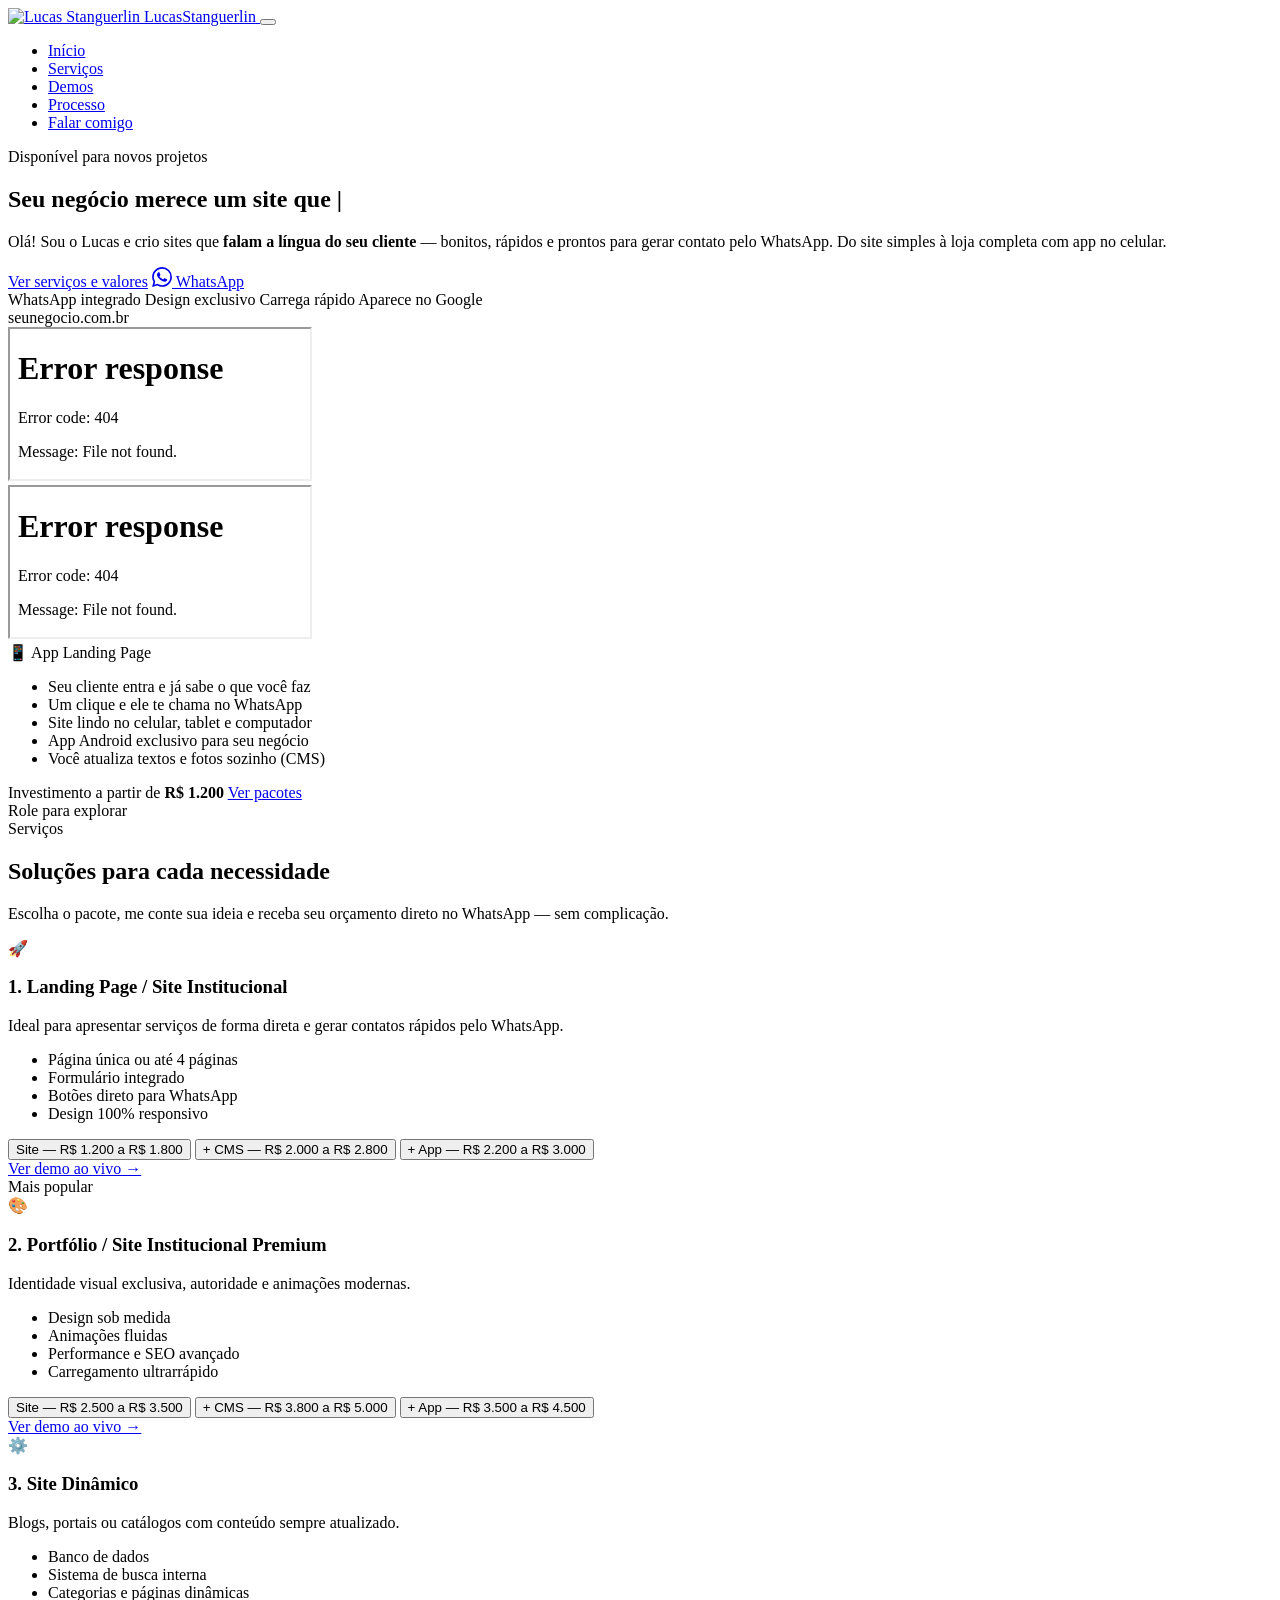
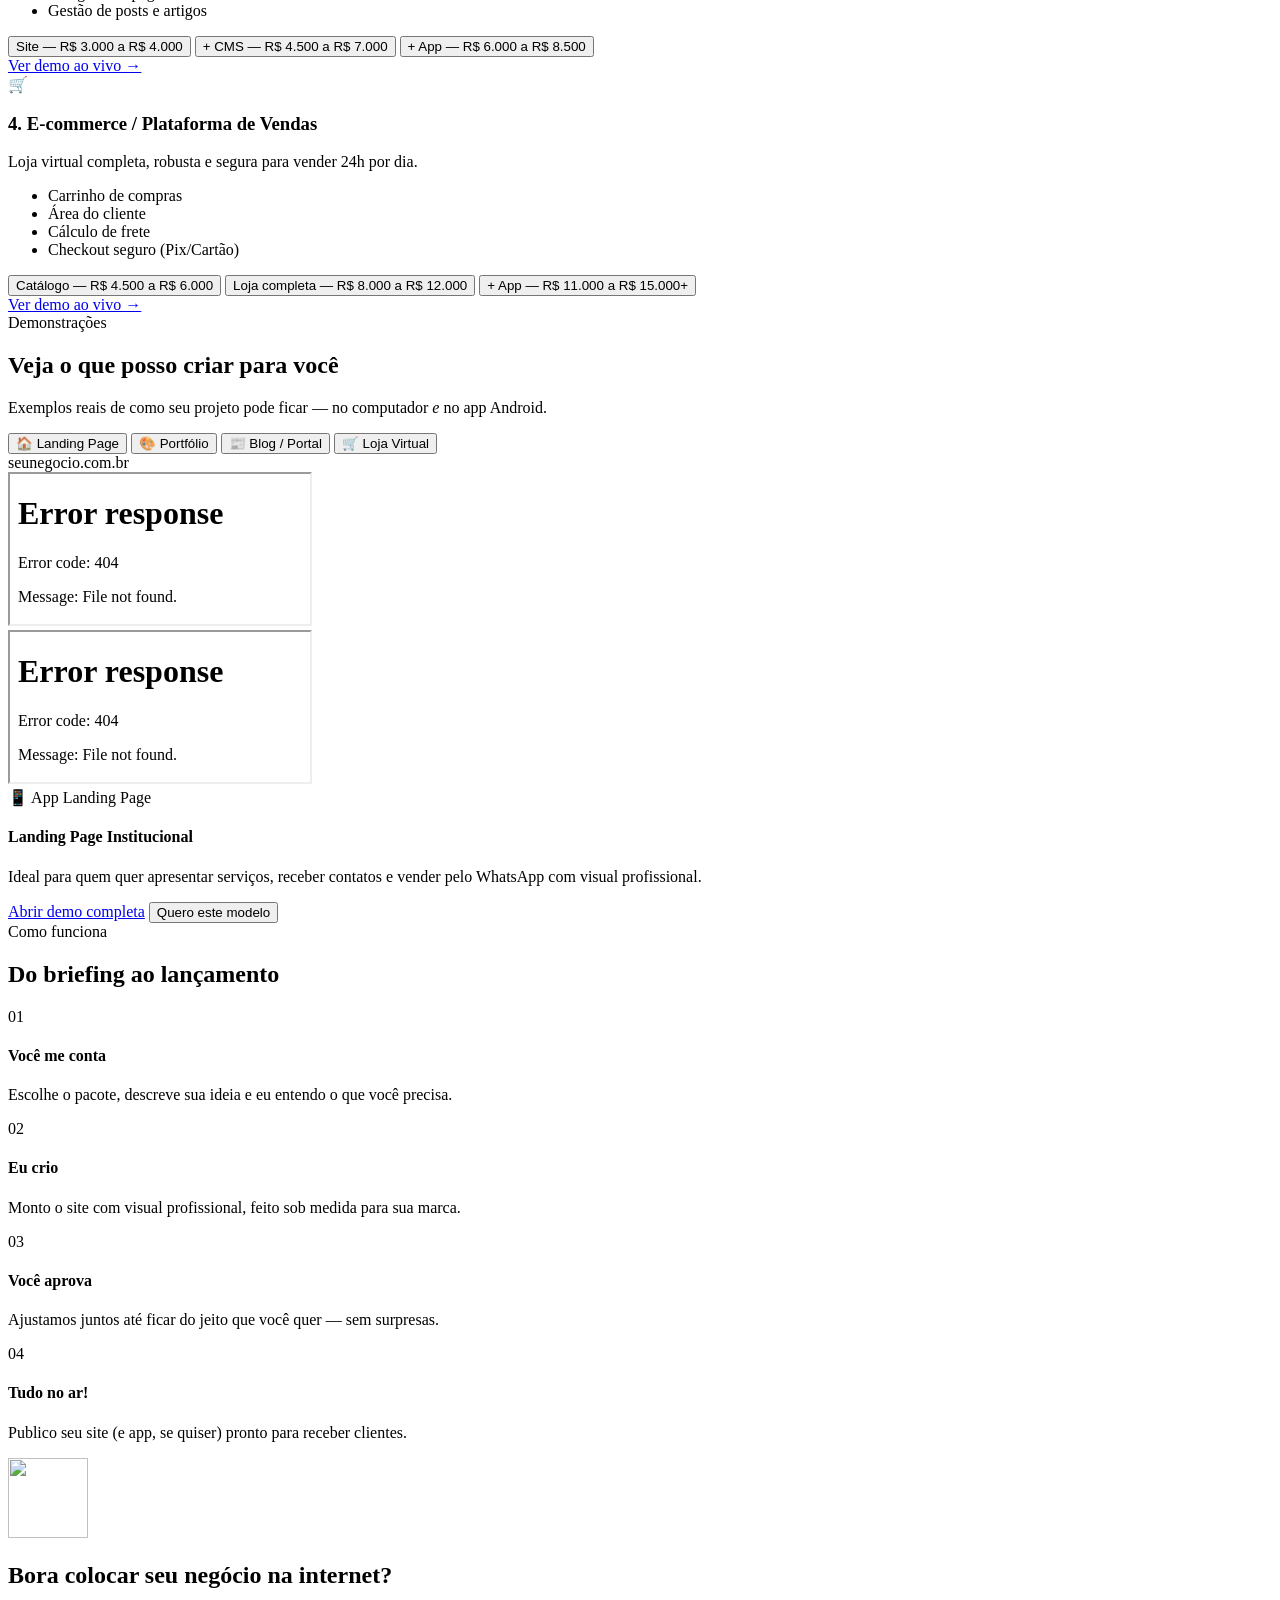
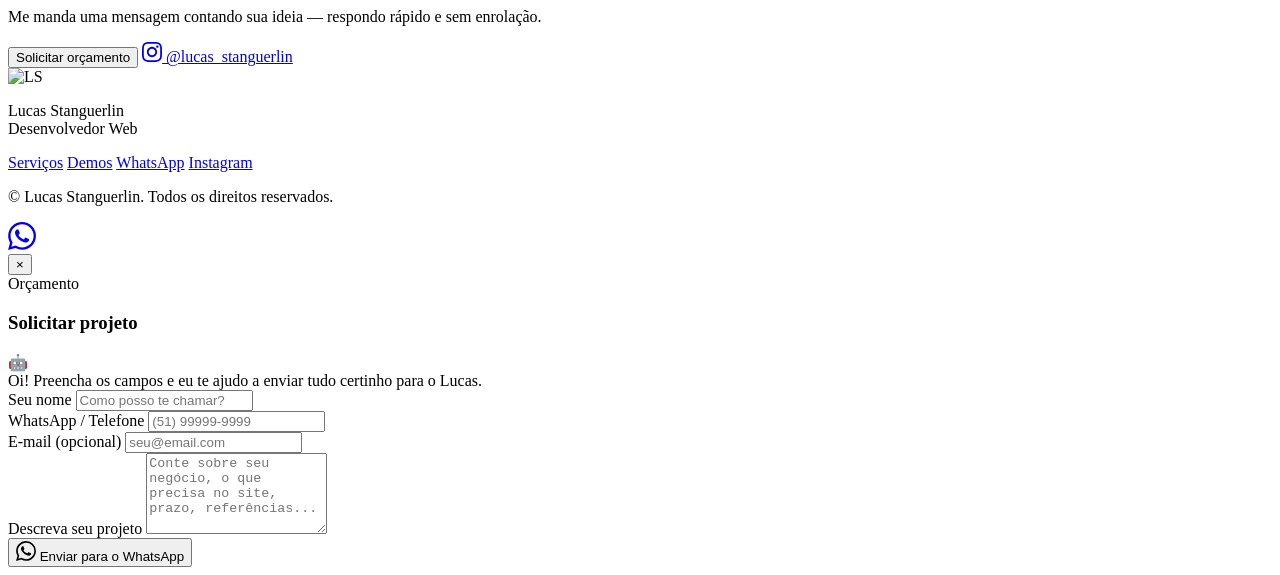
==== commit 0b05eb4a: "Add files via upload" ====
--- a/index.html
+++ b/index.html
@@ -1,937 +1,368 @@
-<!DOCTYPE html>
-<html lang="pt-BR">
-<head>
-<meta charset="UTF-8">
-<meta name="viewport" content="width=device-width, initial-scale=1.0">
-<title>Lucas Stanguerlin | Dev Web & App</title>
-<link href="https://fonts.googleapis.com/css2?family=Playfair+Display:ital,wght@0,700;0,900;1,700&family=Outfit:wght@300;400;500;600&display=swap" rel="stylesheet">
-<style>
-:root {
-  --bg:      #0c0b09;
-  --bg2:     #111009;
-  --card:    #161410;
-  --border:  rgba(210,165,80,0.15);
-  --gold:    #d2a550;
-  --gold2:   #e8c87a;
-  --ember:   #e05c2a;
-  --sage:    #7a9e7e;
-  --text:    #f0ead8;
-  --muted:   #7a7060;
-  --glow-g:  rgba(210,165,80,0.18);
-  --glow-e:  rgba(224,92,42,0.14);
-}
-*,*::before,*::after{box-sizing:border-box;margin:0;padding:0}
-html{scroll-behavior:smooth}
-body{font-family:'Outfit',sans-serif;background:var(--bg);color:var(--text);overflow-x:hidden;cursor:none}
-
-/* CURSOR */
-.cur{width:10px;height:10px;background:var(--gold);border-radius:50%;position:fixed;top:0;left:0;pointer-events:none;z-index:9999;transform:translate(-50%,-50%);mix-blend-mode:difference;transition:width .25s,height .25s}
-.cur-r{width:38px;height:38px;border:1px solid var(--gold);border-radius:50%;position:fixed;top:0;left:0;pointer-events:none;z-index:9998;transform:translate(-50%,-50%);opacity:.45;transition:width .3s,height .3s,opacity .3s}
-.cur.h{width:18px;height:18px}.cur-r.h{width:56px;height:56px;opacity:.7}
-
-/* GRAIN */
-body::before{content:'';position:fixed;inset:0;z-index:1;pointer-events:none;
-  background-image:url("data:image/svg+xml,%3Csvg xmlns='http://www.w3.org/2000/svg' width='300' height='300'%3E%3Cfilter id='n'%3E%3CfeTurbulence type='fractalNoise' baseFrequency='0.75' numOctaves='4' stitchTiles='stitch'/%3E%3C/filter%3E%3Crect width='300' height='300' filter='url(%23n)' opacity='0.035'/%3E%3C/svg%3E");
-  opacity:.5}
-
-/* NAV */
-nav{position:fixed;top:0;left:0;right:0;z-index:100;padding:22px 52px;display:flex;align-items:center;justify-content:space-between;background:rgba(12,11,9,0.88);backdrop-filter:blur(18px);border-bottom:1px solid var(--border)}
-.logo{font-family:'Playfair Display',serif;font-style:italic;font-size:1.35rem;color:var(--gold2);letter-spacing:-.01em;line-height:1}
-.logo span{display:block;font-family:'Outfit',sans-serif;font-style:normal;font-size:.6rem;font-weight:400;letter-spacing:.25em;text-transform:uppercase;color:var(--muted);margin-top:3px}
-.nav-links{display:flex;gap:36px;list-style:none}
-.nav-links a{color:var(--muted);text-decoration:none;font-size:.82rem;letter-spacing:.07em;text-transform:uppercase;transition:color .3s}
-.nav-links a:hover{color:var(--gold)}
-.nav-cta{border:1px solid var(--gold);color:var(--gold)!important;padding:8px 22px;font-size:.78rem!important;transition:background .3s!important}
-.nav-cta:hover{background:rgba(210,165,80,.1)!important}
-
-/* HERO */
-.hero{min-height:100vh;display:flex;align-items:center;padding:120px 52px 80px;position:relative;z-index:2;overflow:hidden}
-.hero-bg{position:absolute;inset:0;z-index:0}
-.hero-bg-grad{position:absolute;inset:0;background:radial-gradient(ellipse 70% 60% at 70% 40%,rgba(210,165,80,.07) 0%,transparent 70%),radial-gradient(ellipse 50% 50% at 20% 80%,rgba(224,92,42,.06) 0%,transparent 60%)}
-.hero-lines{position:absolute;inset:0;background-image:linear-gradient(rgba(210,165,80,.025) 1px,transparent 1px),linear-gradient(90deg,rgba(210,165,80,.025) 1px,transparent 1px);background-size:80px 80px}
-.hero-inner{max-width:1200px;margin:0 auto;width:100%;position:relative;z-index:1}
-.badge{display:inline-flex;align-items:center;gap:8px;border:1px solid var(--border);padding:5px 16px;border-radius:100px;font-size:.7rem;letter-spacing:.12em;text-transform:uppercase;color:var(--gold);margin-bottom:36px;animation:fu .8s ease both}
-.badge-dot{width:5px;height:5px;border-radius:50%;background:var(--sage);animation:blink 2.5s infinite}
-@keyframes blink{0%,100%{opacity:1}50%{opacity:.3}}
-.hero-title{font-family:'Playfair Display',serif;font-size:clamp(3.8rem,8.5vw,8rem);font-weight:900;line-height:.93;letter-spacing:-.02em;margin-bottom:30px;animation:fu .8s .08s ease both}
-.hero-title em{font-style:italic;color:var(--gold)}
-.hero-title .alt{color:var(--ember)}
-.hero-sub{max-width:500px;color:var(--muted);font-size:1.05rem;line-height:1.75;font-weight:300;margin-bottom:52px;animation:fu .8s .16s ease both}
-.hero-actions{display:flex;gap:16px;flex-wrap:wrap;animation:fu .8s .24s ease both}
-.btn-p{background:var(--gold);color:#0c0b09;font-family:'Outfit',sans-serif;font-weight:600;font-size:.9rem;padding:14px 34px;text-decoration:none;letter-spacing:.04em;transition:transform .2s,box-shadow .3s;display:inline-flex;align-items:center;gap:8px}
-.btn-p:hover{transform:translateY(-2px);box-shadow:0 14px 40px rgba(210,165,80,.35)}
-.btn-g{border:1px solid var(--border);color:var(--text);font-family:'Outfit',sans-serif;font-weight:400;font-size:.9rem;padding:14px 34px;text-decoration:none;letter-spacing:.04em;transition:border-color .3s,background .3s;display:inline-flex;align-items:center;gap:8px}
-.btn-g:hover{border-color:var(--gold);background:rgba(210,165,80,.04)}
-.hero-stats{margin-top:88px;display:flex;gap:60px;animation:fu .8s .32s ease both;padding-top:48px;border-top:1px solid var(--border)}
-.stat-n{font-family:'Playfair Display',serif;font-size:2.4rem;font-weight:700;color:var(--gold2)}
-.stat-l{font-size:.72rem;color:var(--muted);letter-spacing:.1em;text-transform:uppercase;margin-top:3px}
-@keyframes fu{from{opacity:0;transform:translateY(28px)}to{opacity:1;transform:translateY(0)}}
-
-/* FLOATING ORB animation */
-.orb{position:absolute;border-radius:50%;pointer-events:none;animation:float 8s ease-in-out infinite}
-.orb1{width:320px;height:320px;background:radial-gradient(circle,rgba(210,165,80,.06),transparent 70%);right:-60px;top:15%;animation-delay:0s}
-.orb2{width:240px;height:240px;background:radial-gradient(circle,rgba(224,92,42,.05),transparent 70%);left:-40px;bottom:20%;animation-delay:-3s}
-@keyframes float{0%,100%{transform:translateY(0) scale(1)}50%{transform:translateY(-30px) scale(1.05)}}
-
-/* MARQUEE */
-.mq{border-top:1px solid var(--border);border-bottom:1px solid var(--border);padding:18px 0;overflow:hidden;background:var(--bg2);position:relative;z-index:2}
-.mq-track{display:flex;gap:0;width:max-content;animation:mq 22s linear infinite}
-.mq-item{font-size:.7rem;letter-spacing:.22em;text-transform:uppercase;color:var(--muted);white-space:nowrap;padding:0 40px;display:flex;align-items:center;gap:40px}
-.mq-item::after{content:'◈';color:var(--ember);font-size:.5rem}
-@keyframes mq{from{transform:translateX(0)}to{transform:translateX(-50%)}}
-
-/* SERVICES */
-.services{padding:120px 52px;background:var(--bg2);border-top:1px solid var(--border);border-bottom:1px solid var(--border);position:relative;z-index:2}
-.services-inner{max-width:1200px;margin:0 auto}
-.sec-label{font-size:.68rem;letter-spacing:.22em;text-transform:uppercase;color:var(--ember);margin-bottom:16px;display:flex;align-items:center;gap:12px}
-.sec-label::before{content:'';width:28px;height:1px;background:var(--ember)}
-.sec-title{font-family:'Playfair Display',serif;font-size:clamp(2rem,4vw,3rem);font-weight:700;line-height:1.1;letter-spacing:-.015em}
-.services-hdr{margin-bottom:72px}
-.services-hdr p{color:var(--muted);margin-top:20px;max-width:460px;font-size:.95rem;line-height:1.75;font-weight:300}
-.srv-grid{display:grid;grid-template-columns:repeat(3,1fr);gap:1px;background:var(--border)}
-.srv-card{background:var(--card);padding:48px 36px;position:relative;overflow:hidden;transition:transform .3s;cursor:none}
-.srv-card::after{content:'';position:absolute;inset:0;background:linear-gradient(160deg,rgba(210,165,80,.04),transparent);opacity:0;transition:opacity .4s}
-.srv-card:hover{transform:translateY(-5px)}
-.srv-card:hover::after{opacity:1}
-.srv-num{font-family:'Playfair Display',serif;font-style:italic;font-size:.8rem;color:var(--gold);margin-bottom:28px;display:block}
-.srv-ico{width:50px;height:50px;border:1px solid var(--border);display:flex;align-items:center;justify-content:center;font-size:1.5rem;margin-bottom:22px}
-.srv-t{font-family:'Playfair Display',serif;font-size:1.15rem;font-weight:700;margin-bottom:14px}
-.srv-d{color:var(--muted);font-size:.88rem;line-height:1.75;font-weight:300}
-.srv-tags{margin-top:26px;display:flex;flex-wrap:wrap;gap:8px}
-.tag{font-size:.67rem;padding:3px 10px;border:1px solid var(--border);color:var(--muted);letter-spacing:.04em}
-
-/* PRICE TAG on service cards */
-.srv-price{margin-top:20px;display:inline-flex;align-items:center;gap:8px;background:rgba(210,165,80,.07);border:1px solid rgba(210,165,80,.2);padding:7px 14px}
-.srv-price-from{font-size:.6rem;color:var(--muted);letter-spacing:.08em;text-transform:uppercase}
-.srv-price-val{font-family:'Playfair Display',serif;font-size:1.05rem;font-weight:700;color:var(--gold)}
-
-/* PORTFOLIO */
-.portfolio{padding:120px 52px;position:relative;z-index:2}
-.portfolio-inner{max-width:1200px;margin:0 auto}
-.port-hdr{display:flex;justify-content:space-between;align-items:flex-end;margin-bottom:72px;flex-wrap:wrap;gap:24px}
-.port-hdr p{color:var(--muted);max-width:360px;font-size:.9rem;line-height:1.75;font-weight:300}
-.port-grid{display:grid;grid-template-columns:repeat(2,1fr);gap:20px}
-
-/* PORTFOLIO CARD — sem sobreposição de texto sobre imagem */
-.port-card{border:1px solid var(--border);overflow:hidden;position:relative;cursor:none;transition:transform .4s,border-color .4s,box-shadow .4s;background:var(--card)}
-.port-card:hover{transform:translateY(-6px);border-color:rgba(210,165,80,.4);box-shadow:0 20px 60px rgba(0,0,0,.5)}
-.port-card.feat{grid-column:span 2}
-.port-prev{height:280px;position:relative;overflow:hidden}
-.port-card.feat .port-prev{height:360px}
-
-/* overlay apenas no hover, cobrindo só os extremos — sem texto em cima */
-.port-prev-inner{position:absolute;inset:0;transition:transform .6s cubic-bezier(.25,.46,.45,.94)}
-.port-card:hover .port-prev-inner{transform:scale(1.03)}
-
-/* INFO abaixo da imagem — texto sempre visível */
-.port-info{padding:20px 24px 0;border-top:1px solid var(--border)}
-.port-info-tags{display:flex;gap:8px;margin-bottom:10px;flex-wrap:wrap}
-.port-info-tag{font-size:.6rem;letter-spacing:.12em;text-transform:uppercase;color:var(--ember);border:1px solid rgba(224,92,42,.25);padding:3px 10px}
-.port-info-title{font-family:'Playfair Display',serif;font-size:1.1rem;font-weight:700;margin-bottom:5px;color:var(--text)}
-.port-info-desc{font-size:.82rem;color:var(--muted);line-height:1.6;font-weight:300;margin-bottom:14px}
-
-/* PRICE BADGE — destaque dourado */
-.port-price-badge{display:inline-flex;align-items:center;gap:10px;background:linear-gradient(135deg,rgba(210,165,80,.12),rgba(210,165,80,.06));border:1px solid rgba(210,165,80,.35);padding:8px 16px;margin-bottom:6px}
-.port-price-badge .from{font-size:.58rem;letter-spacing:.1em;text-transform:uppercase;color:var(--muted)}
-.port-price-badge .price{font-family:'Playfair Display',serif;font-size:1.15rem;font-weight:700;color:var(--gold2)}
-.port-price-badge .arrow{font-size:.8rem;color:var(--gold);margin-left:4px;transition:transform .3s}
-.port-card:hover .port-price-badge .arrow{transform:translateX(4px)}
-
-.port-foot{padding:14px 24px;display:flex;align-items:center;justify-content:space-between}
-.port-fn{font-family:'Playfair Display',serif;font-size:.9rem;font-weight:700}
-.port-ft{font-size:.72rem;color:var(--muted)}
-.port-arr{width:34px;height:34px;border:1px solid var(--border);display:flex;align-items:center;justify-content:center;font-size:.85rem;transition:background .3s,border-color .3s,color .3s;text-decoration:none;color:var(--text)}
-.port-card:hover .port-arr{background:var(--gold);border-color:var(--gold);color:#0c0b09}
-
-/* MOCK SITES */
-.m-eco{background:#fafaf8;height:100%;overflow:hidden;font-family:'Outfit',sans-serif;color:#1a1a1a}
-.m-eco-nav{background:#1c1c1c;height:44px;display:flex;align-items:center;padding:0 18px;justify-content:space-between}
-.m-eco-logo{font-size:13px;font-weight:700;color:#fff;letter-spacing:2px}
-.m-eco-nav-links{display:flex;gap:16px}
-.m-eco-nl{font-size:8px;color:rgba(255,255,255,.5)}
-.m-eco-hero{background:linear-gradient(135deg,#2d1a00 0%,#5c3810 100%);padding:28px 18px;position:relative;overflow:hidden}
-.m-eco-hero-bg{position:absolute;inset:0;background:radial-gradient(circle at 80% 50%,rgba(210,140,40,.25),transparent)}
-.m-eco-tag{font-size:7px;letter-spacing:3px;text-transform:uppercase;color:rgba(255,210,120,.8);margin-bottom:8px;position:relative}
-.m-eco-h2{font-size:22px;font-weight:800;color:#fff;margin-bottom:8px;position:relative;line-height:1.1}
-.m-eco-p{font-size:9px;color:rgba(255,255,255,.65);margin-bottom:14px;position:relative}
-.m-eco-btn{background:#d4a843;color:#1c1000;font-size:8px;font-weight:700;padding:6px 16px;display:inline-block;position:relative;letter-spacing:1px}
-.m-eco-prods{display:grid;grid-template-columns:repeat(4,1fr);gap:8px;padding:14px}
-.m-eco-prod{background:#f5f3ef;padding:10px}
-.m-eco-img{height:48px;border-radius:2px;margin-bottom:7px}
-.m-eco-pn{font-size:7.5px;font-weight:600;color:#333;margin-bottom:3px}
-.m-eco-pr{font-size:9px;font-weight:700;color:#c47e20}
-
-.m-rest{background:#0a0704;height:100%;overflow:hidden}
-.m-rest-img{height:120px;position:relative;overflow:hidden}
-.m-rest-img-bg{position:absolute;inset:0;background:linear-gradient(160deg,#3d1400,#7a3000)}
-.m-rest-img-overlay{position:absolute;inset:0;background:linear-gradient(to bottom,rgba(10,7,4,0) 30%,#0a0704 100%)}
-.m-rest-top{position:absolute;top:0;left:0;right:0;padding:10px 16px;display:flex;justify-content:space-between;align-items:center}
-.m-rest-logo{font-family:'Playfair Display',serif;font-style:italic;font-size:14px;color:#d4a843}
-.m-rest-reserve{font-size:7px;color:rgba(212,168,67,.7);border:1px solid rgba(212,168,67,.3);padding:3px 8px}
-.m-rest-body{padding:0 16px 16px}
-.m-rest-lbl{font-size:7px;letter-spacing:3px;text-transform:uppercase;color:#7a6040;margin-bottom:6px}
-.m-rest-h{font-size:20px;font-weight:800;color:#f0e0c0;line-height:1.1;margin-bottom:12px}
-.m-rest-menu{display:flex;flex-direction:column;gap:6px}
-.m-rest-item{display:flex;justify-content:space-between;align-items:center;padding:8px 10px;background:rgba(255,255,255,.03);border:1px solid rgba(212,168,67,.08)}
-.m-rest-in{font-size:8px;color:#c8b090;font-weight:600}
-.m-rest-ip{font-size:9px;color:#d4a843;font-weight:700}
-
-.m-saas{background:#08060f;height:100%;overflow:hidden}
-.m-saas-nav{padding:11px 16px;display:flex;align-items:center;gap:10px;border-bottom:1px solid rgba(255,255,255,.05)}
-.m-saas-logo{width:20px;height:20px;background:linear-gradient(135deg,#a855f7,#ec4899);border-radius:5px}
-.m-saas-lt{font-size:10px;font-weight:700;color:#fff}
-.m-saas-nav-r{display:flex;gap:12px;margin-left:auto}
-.m-saas-nl{font-size:7.5px;color:#4b4070}
-.m-saas-hero{padding:22px 16px;text-align:center}
-.m-saas-badge{background:rgba(168,85,247,.12);border:1px solid rgba(168,85,247,.25);color:#c084fc;font-size:7px;padding:3px 10px;border-radius:100px;display:inline-block;margin-bottom:11px;letter-spacing:1px}
-.m-saas-h{font-size:19px;font-weight:800;color:#fff;line-height:1.1;margin-bottom:7px}
-.m-saas-h span{background:linear-gradient(135deg,#a855f7,#ec4899);-webkit-background-clip:text;-webkit-text-fill-color:transparent;background-clip:text}
-.m-saas-p{font-size:7.5px;color:#4b4070;margin-bottom:13px;line-height:1.5}
-.m-saas-btns{display:flex;gap:8px;justify-content:center;margin-bottom:18px}
-.m-saas-b1{background:linear-gradient(135deg,#a855f7,#ec4899);color:#fff;font-size:7.5px;font-weight:600;padding:5px 12px;border-radius:4px}
-.m-saas-b2{border:1px solid rgba(255,255,255,.08);color:#6b7280;font-size:7.5px;padding:5px 12px;border-radius:4px}
-.m-saas-dash{margin:0 10px;background:rgba(255,255,255,.02);border:1px solid rgba(255,255,255,.05);border-radius:8px;padding:10px}
-.m-saas-row{display:flex;gap:6px}
-.m-saas-box{flex:1;background:rgba(255,255,255,.03);border-radius:5px;padding:8px}
-.m-saas-bv{font-size:13px;font-weight:800;color:#fff;margin-bottom:3px}
-.m-saas-bl{font-size:6.5px;color:#4b4070}
-
-.m-land{background:#f7f5f0;height:100%;overflow:hidden;font-family:'Outfit',sans-serif;color:#1a1a1a}
-.m-land-nav{padding:12px 16px;display:flex;align-items:center;justify-content:space-between;background:#fff;border-bottom:1px solid #ece8e0}
-.m-land-logo{font-size:11px;font-weight:800;color:#1a1a1a;letter-spacing:-0.5px}
-.m-land-cta{background:#1a1a1a;color:#fff;font-size:7px;padding:4px 10px;font-weight:600;letter-spacing:.5px}
-.m-land-hero{padding:22px 16px;background:linear-gradient(160deg,#1a1a1a 0%,#2d2d2d 100%);color:#fff}
-.m-land-lbl{font-size:7px;letter-spacing:3px;text-transform:uppercase;color:#888;margin-bottom:8px}
-.m-land-h{font-size:20px;font-weight:900;line-height:1.05;margin-bottom:10px}
-.m-land-h em{font-style:italic;color:#d4a843}
-.m-land-p{font-size:8px;color:#999;margin-bottom:14px;line-height:1.5}
-.m-land-form{display:flex;gap:6px}
-.m-land-inp{flex:1;background:rgba(255,255,255,.08);border:1px solid rgba(255,255,255,.12);padding:6px 10px;font-size:7.5px;color:#fff}
-.m-land-sub{background:#d4a843;color:#1a1a1a;font-size:7.5px;font-weight:700;padding:6px 12px;white-space:nowrap}
-.m-land-trust{padding:12px 16px;display:flex;gap:16px;background:#fff;border-top:1px solid #ece8e0}
-.m-land-ti{display:flex;align-items:center;gap:6px}
-.m-land-tico{font-size:13px}
-.m-land-tt{font-size:7.5px;color:#888;font-weight:500}
-
-/* APPS */
-.apps{padding:120px 52px;background:var(--bg2);border-top:1px solid var(--border);border-bottom:1px solid var(--border);position:relative;z-index:2}
-.apps-inner{max-width:1200px;margin:0 auto;display:grid;grid-template-columns:1fr 1fr;gap:80px;align-items:center}
-.phones{display:flex;gap:18px;align-items:flex-end;justify-content:center}
-.phone{width:176px;border-radius:30px;border:1.5px solid rgba(255,255,255,.08);background:#0a0907;overflow:hidden;box-shadow:0 40px 80px rgba(0,0,0,.7)}
-.phone.tall{margin-bottom:36px}
-.notch{height:26px;background:#050403;display:flex;align-items:center;justify-content:center}
-.notch-d{width:58px;height:7px;background:#0f0e0b;border-radius:100px}
-.app-s{padding:12px}
-.app-fit{background:linear-gradient(160deg,#120a02,#1f1105);min-height:300px}
-.af-top{display:flex;justify-content:space-between;align-items:flex-start;margin-bottom:16px}
-.af-gr{font-size:8px;color:#7a5030}
-.af-nm{font-size:13px;font-weight:700;color:#f0ddb0}
-.af-ring{width:82px;height:82px;background:conic-gradient(#d2a550 0deg,#d2a550 238deg,rgba(255,255,255,.04) 238deg);border-radius:50%;display:flex;align-items:center;justify-content:center;margin:0 auto 14px}
-.af-ri{width:62px;height:62px;background:#120a02;border-radius:50%;display:flex;align-items:center;justify-content:center}
-.af-pct{font-size:15px;font-weight:800;color:#f0ddb0}
-.af-stats{display:grid;grid-template-columns:1fr 1fr;gap:6px}
-.af-st{background:rgba(255,255,255,.03);border:1px solid rgba(210,165,80,.1);border-radius:6px;padding:8px}
-.af-sv{font-size:11px;font-weight:700;color:#d2a550}
-.af-sl{font-size:6.5px;color:#7a5030}
-.app-del{background:#fff;min-height:260px}
-.ad-map{background:linear-gradient(135deg,#e8f0e8,#d4e8d4);height:90px;border-radius:8px;margin-bottom:10px;position:relative;overflow:hidden}
-.ad-pin1{position:absolute;top:25%;left:30%;width:9px;height:9px;background:#7a9e7e;border-radius:50%;border:2px solid #fff}
-.ad-pin2{position:absolute;bottom:25%;right:30%;width:9px;height:9px;background:#d2a550;border-radius:50%;border:2px solid #fff}
-.ad-status{font-size:7px;color:#7a9e7e;font-weight:700;letter-spacing:1px;text-transform:uppercase;margin-bottom:3px}
-.ad-title{font-size:12px;font-weight:800;color:#1a1a1a;margin-bottom:8px}
-.ad-items{display:flex;gap:6px;margin-bottom:8px}
-.ad-i{flex:1;background:#f5f3ef;border-radius:5px;padding:6px;text-align:center}
-.ad-ie{font-size:14px;margin-bottom:2px}
-.ad-in{font-size:6.5px;color:#888;font-weight:600}
-.ad-btn{background:#7a9e7e;color:#fff;font-size:8.5px;font-weight:700;padding:8px;border-radius:6px;text-align:center;letter-spacing:.5px}
-.apps-content h2{font-family:'Playfair Display',serif;font-size:2.7rem;font-weight:700;letter-spacing:-.015em;line-height:1.1;margin:18px 0}
-.apps-content h2 em{font-style:italic;color:var(--gold)}
-.apps-content p{color:var(--muted);font-size:.95rem;line-height:1.75;font-weight:300;margin-bottom:40px}
-.tech-pills{display:flex;flex-wrap:wrap;gap:10px}
-.tp{display:flex;align-items:center;gap:8px;background:var(--card);border:1px solid var(--border);padding:8px 16px;font-size:.8rem;color:var(--muted);transition:border-color .3s,color .3s}
-.tp:hover{border-color:var(--gold);color:var(--text)}
-.tp-dot{width:5px;height:5px;border-radius:50%}
-
-/* ══════════════════════════════════════════
-   DEPOIMENTOS
-══════════════════════════════════════════ */
-.depoimentos{padding:120px 52px;background:var(--bg);position:relative;z-index:2;overflow:hidden}
-.depoimentos::before{content:'';position:absolute;inset:0;background:radial-gradient(ellipse 60% 50% at 50% 50%,rgba(210,165,80,.04),transparent);pointer-events:none}
-.dep-inner{max-width:1200px;margin:0 auto}
-.dep-hdr{text-align:center;margin-bottom:72px}
-.dep-hdr .sec-label{justify-content:center}
-.dep-hdr .sec-label::before{display:none}
-.dep-hdr .sec-title{margin-top:14px}
-.dep-hdr p{color:var(--muted);font-size:.95rem;margin-top:14px;font-weight:300}
-.dep-grid{display:grid;grid-template-columns:repeat(3,1fr);gap:20px}
-.dep-card{background:var(--card);border:1px solid var(--border);padding:36px 32px;position:relative;transition:border-color .4s,transform .4s;overflow:hidden}
-.dep-card::before{content:'"';position:absolute;top:-10px;right:20px;font-family:'Playfair Display',serif;font-size:8rem;color:rgba(210,165,80,.06);line-height:1;pointer-events:none}
-.dep-card:hover{border-color:rgba(210,165,80,.35);transform:translateY(-4px)}
-.dep-stars{display:flex;gap:4px;margin-bottom:20px}
-.dep-stars span{color:var(--gold);font-size:.85rem}
-.dep-text{font-size:.92rem;line-height:1.8;color:var(--text);font-weight:300;margin-bottom:28px;font-style:italic}
-.dep-text strong{color:var(--gold2);font-style:normal;font-weight:600}
-.dep-author{display:flex;align-items:center;gap:14px;border-top:1px solid var(--border);padding-top:20px}
-.dep-avatar{width:42px;height:42px;border-radius:50%;display:flex;align-items:center;justify-content:center;font-size:1.1rem;flex-shrink:0;border:1px solid var(--border)}
-.dep-name{font-family:'Playfair Display',serif;font-weight:700;font-size:.9rem}
-.dep-role{font-size:.7rem;color:var(--muted);margin-top:2px}
-.dep-project{font-size:.65rem;color:var(--ember);letter-spacing:.06em;text-transform:uppercase;margin-top:2px}
-/* featured depo */
-.dep-card.feat-dep{border-color:rgba(210,165,80,.25);background:linear-gradient(135deg,rgba(210,165,80,.05),var(--card))}
-
-/* COUNTER STRIP */
-.counter-strip{padding:60px 52px;background:var(--bg2);border-top:1px solid var(--border);border-bottom:1px solid var(--border);position:relative;z-index:2}
-.counter-inner{max-width:1200px;margin:0 auto;display:grid;grid-template-columns:repeat(4,1fr);gap:40px}
-.counter-item{text-align:center;padding:28px;border:1px solid var(--border);position:relative;overflow:hidden;transition:border-color .4s}
-.counter-item:hover{border-color:rgba(210,165,80,.35)}
-.counter-item::before{content:'';position:absolute;bottom:0;left:0;right:0;height:2px;background:linear-gradient(90deg,transparent,var(--gold),transparent);transform:scaleX(0);transition:transform .5s}
-.counter-item:hover::before{transform:scaleX(1)}
-.counter-n{font-family:'Playfair Display',serif;font-size:2.8rem;font-weight:700;color:var(--gold2);line-height:1}
-.counter-l{font-size:.7rem;color:var(--muted);letter-spacing:.12em;text-transform:uppercase;margin-top:6px}
-
-/* CONTACT */
-.contact{padding:120px 52px;position:relative;z-index:2}
-.contact-inner{max-width:1200px;margin:0 auto}
-.contact-grid{display:grid;grid-template-columns:1fr 1fr;gap:80px;align-items:start}
-.contact-left h2{font-family:'Playfair Display',serif;font-size:2.9rem;font-weight:700;line-height:1.1;letter-spacing:-.015em;margin:18px 0 22px}
-.contact-left h2 em{font-style:italic;color:var(--gold)}
-.contact-left p{color:var(--muted);font-size:.95rem;line-height:1.75;font-weight:300;margin-bottom:48px}
-.clinks{display:flex;flex-direction:column;gap:14px}
-.clink{display:flex;align-items:center;gap:20px;padding:18px 22px;border:1px solid var(--border);background:var(--card);text-decoration:none;color:var(--text);transition:border-color .3s,transform .3s}
-.clink:hover{border-color:rgba(210,165,80,.4);transform:translateX(6px)}
-.clink-ico{width:46px;height:46px;display:flex;align-items:center;justify-content:center;border:1px solid var(--border);font-size:1.3rem;flex-shrink:0}
-.clink-lbl{font-size:.7rem;color:var(--muted);letter-spacing:.08em;text-transform:uppercase;margin-bottom:3px}
-.clink-val{font-family:'Playfair Display',serif;font-weight:700;font-size:.95rem}
-.contact-right{background:var(--card);border:1px solid var(--border);padding:44px;position:relative;overflow:hidden}
-.contact-right::before{content:'';position:absolute;top:0;left:0;right:0;height:2px;background:linear-gradient(90deg,var(--gold),var(--ember),var(--sage))}
-.contact-right h3{font-family:'Playfair Display',serif;font-size:1.35rem;font-weight:700;margin-bottom:30px}
-.fg{margin-bottom:18px}
-.fg label{display:block;font-size:.68rem;letter-spacing:.1em;text-transform:uppercase;color:var(--muted);margin-bottom:7px}
-.fg input,.fg textarea,.fg select{width:100%;background:rgba(255,255,255,.02);border:1px solid var(--border);color:var(--text);font-family:'Outfit',sans-serif;font-size:.9rem;font-weight:300;padding:11px 14px;outline:none;transition:border-color .3s;-webkit-appearance:none}
-.fg input:focus,.fg textarea:focus,.fg select:focus{border-color:var(--gold)}
-.fg select option{background:var(--bg)}
-.fg textarea{height:110px;resize:none}
-.fsub{width:100%;background:var(--gold);border:none;color:#0c0b09;font-family:'Outfit',sans-serif;font-weight:600;font-size:.9rem;padding:13px;cursor:pointer;letter-spacing:.05em;transition:transform .2s,box-shadow .3s}
-.fsub:hover{transform:translateY(-2px);box-shadow:0 12px 36px rgba(210,165,80,.35)}
-
-/* FOOTER */
-footer{border-top:1px solid var(--border);padding:38px 52px;display:flex;align-items:center;justify-content:space-between;position:relative;z-index:2;flex-wrap:wrap;gap:18px}
-footer .logo{font-size:1.1rem}
-footer p{color:var(--muted);font-size:.78rem}
-.fl{display:flex;gap:22px}
-.fl a{color:var(--muted);text-decoration:none;font-size:.78rem;transition:color .3s}
-.fl a:hover{color:var(--gold)}
-
-/* REVEAL */
-.rv{opacity:0;transform:translateY(36px);transition:opacity .65s ease,transform .65s ease}
-.rv.on{opacity:1;transform:translateY(0)}
-.d1{transition-delay:.1s}.d2{transition-delay:.2s}.d3{transition-delay:.3s}.d4{transition-delay:.4s}
-
-/* PULSE ANIMATION on price badge */
-@keyframes pulseBorder{0%,100%{box-shadow:0 0 0 0 rgba(210,165,80,.3)}50%{box-shadow:0 0 0 6px rgba(210,165,80,0)}}
-.port-price-badge{animation:pulseBorder 3s ease infinite}
-
-/* HAMBURGER */
-.ham{display:none;flex-direction:column;gap:5px;cursor:pointer;padding:4px;z-index:200;background:none;border:none}
-.ham span{display:block;width:24px;height:2px;background:var(--gold);transition:transform .3s,opacity .3s}
-.ham.open span:nth-child(1){transform:translateY(7px) rotate(45deg)}
-.ham.open span:nth-child(2){opacity:0}
-.ham.open span:nth-child(3){transform:translateY(-7px) rotate(-45deg)}
-.mob-menu{display:none;position:fixed;inset:0;background:rgba(12,11,9,.97);z-index:150;flex-direction:column;align-items:center;justify-content:center;gap:40px;backdrop-filter:blur(20px)}
-.mob-menu.open{display:flex}
-.mob-menu a{font-family:'Playfair Display',serif;font-size:2rem;font-style:italic;color:var(--text);text-decoration:none;transition:color .2s}
-.mob-menu a:hover{color:var(--gold)}
-.mob-menu .mob-cta{font-size:1rem!important;font-style:normal!important;font-family:'Outfit',sans-serif!important;border:1px solid var(--gold);color:var(--gold)!important;padding:12px 32px;margin-top:10px}
-
-/* TABLET */
-@media(max-width:1024px){
-  nav{padding:18px 32px}
-  .hero{padding:110px 32px 70px}
-  .services,.portfolio,.apps,.contact,.depoimentos{padding-left:32px;padding-right:32px}
-  .counter-strip{padding:48px 32px}
-  footer{padding:32px 32px}
-  .apps-inner{gap:48px}
-  .contact-grid{gap:48px}
-  .dep-grid{grid-template-columns:repeat(2,1fr)}
-  .counter-inner{grid-template-columns:repeat(2,1fr)}
-}
-
-/* MOBILE */
-@media(max-width:768px){
-  body{cursor:auto}
-  .cur,.cur-r{display:none!important}
-  nav{padding:16px 20px}
-  .nav-links{display:none}
-  .ham{display:flex}
-  .hero{padding:100px 20px 60px;min-height:100svh;align-items:flex-start}
-  .hero-title{font-size:clamp(2.8rem,13vw,4.5rem);line-height:.96}
-  .hero-sub{font-size:.95rem;margin-bottom:36px;max-width:100%}
-  .badge{font-size:.62rem;padding:4px 13px;margin-bottom:24px}
-  .hero-actions{flex-direction:column;gap:12px}
-  .btn-p,.btn-g{width:100%;justify-content:center;padding:15px 24px;font-size:.95rem}
-  .hero-stats{margin-top:52px;padding-top:32px;gap:0;justify-content:space-between}
-  .hero-stats>div{flex:1;text-align:center;padding:0 8px}
-  .stat-n{font-size:1.9rem}
-  .stat-l{font-size:.62rem}
-  .mq{padding:14px 0}
-  .mq-item{font-size:.62rem;padding:0 28px;gap:28px}
-  .services{padding:72px 20px}
-  .services-hdr{margin-bottom:44px}
-  .srv-grid{grid-template-columns:1fr;gap:1px}
-  .srv-card{padding:32px 24px}
-  .sec-title{font-size:clamp(1.7rem,7vw,2.4rem)}
-  .portfolio{padding:72px 20px}
-  .port-hdr{flex-direction:column;align-items:flex-start;margin-bottom:44px;gap:16px}
-  .port-hdr p{max-width:100%}
-  .port-grid{grid-template-columns:1fr;gap:16px}
-  .port-card.feat{grid-column:span 1}
-  .port-prev{height:200px}
-  .port-card.feat .port-prev{height:240px}
-  .apps{padding:72px 20px}
-  .apps-inner{grid-template-columns:1fr;gap:48px}
-  .phones{order:2;gap:14px;transform:scale(.88);transform-origin:top center}
-  .phone{width:155px}
-  .apps-content{order:1}
-  .apps-content h2{font-size:2rem}
-  .depoimentos{padding:72px 20px}
-  .dep-grid{grid-template-columns:1fr}
-  .counter-strip{padding:48px 20px}
-  .counter-inner{grid-template-columns:repeat(2,1fr);gap:16px}
-  .counter-n{font-size:2rem}
-  .contact{padding:72px 20px}
-  .contact-grid{grid-template-columns:1fr;gap:48px}
-  .contact-left h2{font-size:2.1rem}
-  .contact-left p{margin-bottom:32px}
-  .contact-right{padding:28px 20px}
-  .fsub{font-size:.95rem;padding:15px}
-  footer{padding:28px 20px;flex-direction:column;align-items:flex-start;gap:16px}
-  footer p{order:3}
-  .fl{order:2}
-}
-@media(max-width:400px){
-  .hero-title{font-size:2.6rem}
-  .phones{transform:scale(.78);transform-origin:top center}
-  .hero-stats>div{padding:0 4px}
-  .stat-n{font-size:1.6rem}
-}
-</style>
-</head>
-<body>
-
-<div class="cur" id="cur"></div>
-<div class="cur-r" id="curR"></div>
-
-<nav>
-  <div class="logo">Lucas Stanguerlin<span>Dev Web & App</span></div>
-  <ul class="nav-links">
-    <li><a href="#servicos">Serviços</a></li>
-    <li><a href="#portfolio">Portfólio</a></li>
-    <li><a href="#depoimentos">Clientes</a></li>
-    <li><a href="#apps">Apps</a></li>
-    <li><a href="#contato" class="nav-cta">Contratar</a></li>
-  </ul>
-  <button class="ham" id="ham" aria-label="Menu"><span></span><span></span><span></span></button>
-</nav>
-
-<div class="mob-menu" id="mobMenu">
-  <a href="#servicos" onclick="closeMob()">Serviços</a>
-  <a href="#portfolio" onclick="closeMob()">Portfólio</a>
-  <a href="#depoimentos" onclick="closeMob()">Clientes</a>
-  <a href="#apps" onclick="closeMob()">Apps</a>
-  <a href="#contato" class="mob-cta" onclick="closeMob()">Contratar</a>
-</div>
-
-<!-- HERO -->
-<section class="hero">
-  <div class="hero-bg">
-    <div class="hero-bg-grad"></div>
-    <div class="hero-lines"></div>
-    <div class="orb orb1"></div>
-    <div class="orb orb2"></div>
-  </div>
-  <div class="hero-inner">
-    <div class="badge"><span class="badge-dot"></span>Disponível para novos projetos</div>
-    <h1 class="hero-title">
-      Criando<br>
-      <em>Experiências</em><br>
-      <span class="alt">Digitais</span>
-    </h1>
-    <p class="hero-sub">Sites, lojas virtuais e aplicativos com design de impacto e tecnologia que converte visitantes em clientes.</p>
-    <div class="hero-actions">
-      <a href="#portfolio" class="btn-p">Ver Projetos ↓</a>
-      <a href="#contato" class="btn-g">Solicitar Orçamento</a>
-    </div>
-    <div class="hero-stats">
-      <div><div class="stat-n" data-target="50">0</div><div class="stat-l">Projetos entregues</div></div>
-      <div><div class="stat-n" data-target="3">0</div><div class="stat-l">Anos de experiência</div></div>
-      <div><div class="stat-n">100%</div><div class="stat-l">Dedicação</div></div>
-    </div>
-  </div>
-</section>
-
-<div class="mq">
-  <div class="mq-track">
-    <span class="mq-item">Sites Profissionais</span><span class="mq-item">E-Commerce</span><span class="mq-item">Apps Android & iOS</span><span class="mq-item">Landing Pages</span><span class="mq-item">Sistemas Web</span><span class="mq-item">UI / UX Design</span><span class="mq-item">Sites Profissionais</span><span class="mq-item">E-Commerce</span><span class="mq-item">Apps Android & iOS</span><span class="mq-item">Landing Pages</span><span class="mq-item">Sistemas Web</span><span class="mq-item">UI / UX Design</span><span class="mq-item">Sites Profissionais</span><span class="mq-item">E-Commerce</span><span class="mq-item">Apps Android & iOS</span><span class="mq-item">Landing Pages</span><span class="mq-item">Sistemas Web</span><span class="mq-item">UI / UX Design</span>
-  </div>
-</div>
-
-<!-- SERVICES -->
-<section class="services" id="servicos">
-  <div class="services-inner">
-    <div class="services-hdr rv">
-      <div class="sec-label">O que eu faço</div>
-      <h2 class="sec-title">Soluções completas,<br>do zero ao lançamento</h2>
-      <p>Cuido de tudo: design, desenvolvimento e entrega. Você foca no negócio, eu cuido da sua presença digital.</p>
-    </div>
-    <div class="srv-grid">
-      <div class="srv-card rv">
-        <span class="srv-num">01</span>
-        <div class="srv-ico">🌐</div>
-        <h3 class="srv-t">Sites Profissionais</h3>
-        <p class="srv-d">Landing pages de alta conversão, sites institucionais e portfólios com design único e animações impactantes.</p>
-        <div class="srv-price"><span class="srv-price-from">a partir de</span><span class="srv-price-val">R$ 1.200</span></div>
-        <div class="srv-tags"><span class="tag">HTML/CSS</span><span class="tag">React</span><span class="tag">WordPress</span><span class="tag">Next.js</span></div>
-      </div>
-      <div class="srv-card rv d1">
-        <span class="srv-num">02</span>
-        <div class="srv-ico">🛒</div>
-        <h3 class="srv-t">E-Commerce</h3>
-        <p class="srv-d">Lojas virtuais completas com painel administrativo, integração de pagamentos e gestão de estoque.</p>
-        <div class="srv-price"><span class="srv-price-from">a partir de</span><span class="srv-price-val">R$ 2.500</span></div>
-        <div class="srv-tags"><span class="tag">WooCommerce</span><span class="tag">Shopify</span><span class="tag">Custom</span></div>
-      </div>
-      <div class="srv-card rv d2">
-        <span class="srv-num">03</span>
-        <div class="srv-ico">📱</div>
-        <h3 class="srv-t">Apps Mobile</h3>
-        <p class="srv-d">Aplicativos para Android e iOS com UI moderna, performance otimizada e publicação nas lojas.</p>
-        <div class="srv-price"><span class="srv-price-from">a partir de</span><span class="srv-price-val">R$ 3.800</span></div>
-        <div class="srv-tags"><span class="tag">React Native</span><span class="tag">Flutter</span><span class="tag">Android</span><span class="tag">iOS</span></div>
-      </div>
-    </div>
-  </div>
-</section>
-
-<!-- PORTFOLIO -->
-<section class="portfolio" id="portfolio">
-  <div class="portfolio-inner">
-    <div class="port-hdr">
-      <div>
-        <div class="sec-label rv">Trabalhos em destaque</div>
-        <h2 class="sec-title rv">Modelos de sites<br>que desenvolvo</h2>
-      </div>
-      <p class="rv">Cada projeto é construído do zero com foco em resultados e experiência do usuário.</p>
-    </div>
-    <div class="port-grid">
-
-      <!-- E-COMMERCE (featured) -->
-      <div class="port-card feat rv">
-        <div class="port-prev">
-          <div class="port-prev-inner">
-            <div class="m-eco">
-              <div class="m-eco-nav"><div class="m-eco-logo">MAISON STORE</div><div class="m-eco-nav-links"><div class="m-eco-nl">Novo</div><div class="m-eco-nl">Sale</div><div class="m-eco-nl">Sobre</div></div></div>
-              <div class="m-eco-hero">
-                <div class="m-eco-hero-bg"></div>
-                <div class="m-eco-tag">Nova Coleção 2025</div>
-                <div class="m-eco-h2">Estilo que<br>transforma</div>
-                <div class="m-eco-p">Peças exclusivas com entrega em todo Brasil</div>
-                <div class="m-eco-btn">COMPRAR AGORA →</div>
-              </div>
-              <div class="m-eco-prods">
-                <div class="m-eco-prod"><div class="m-eco-img" style="background:linear-gradient(135deg,#d4b896,#b8956e)"></div><div class="m-eco-pn">Blazer Clássico</div><div class="m-eco-pr">R$ 349</div></div>
-                <div class="m-eco-prod"><div class="m-eco-img" style="background:linear-gradient(135deg,#8a9e8a,#6a7e6a)"></div><div class="m-eco-pn">Calça Slim</div><div class="m-eco-pr">R$ 199</div></div>
-                <div class="m-eco-prod"><div class="m-eco-img" style="background:linear-gradient(135deg,#c4a882,#a08860)"></div><div class="m-eco-pn">Sapato Oxford</div><div class="m-eco-pr">R$ 289</div></div>
-                <div class="m-eco-prod"><div class="m-eco-img" style="background:linear-gradient(135deg,#2d2d2d,#1a1a1a)"></div><div class="m-eco-pn">Cinto Premium</div><div class="m-eco-pr">R$ 119</div></div>
-              </div>
-            </div>
-          </div>
-        </div>
-        <div class="port-info">
-          <div class="port-info-tags"><span class="port-info-tag">E-Commerce</span><span class="port-info-tag">WooCommerce</span></div>
-          <div class="port-info-title">Loja Virtual Completa</div>
-          <div class="port-info-desc">Catálogo, carrinho, pagamentos e painel admin — tudo integrado e pronto para vender.</div>
-          <div class="port-price-badge"><span class="from">Projeto a partir de</span><span class="price">R$ 2.500</span><span class="arrow">→</span></div>
-        </div>
-        <div class="port-foot"><div><div class="port-fn">E-Commerce Premium</div><div class="port-ft">Loja Virtual • WooCommerce / Custom</div></div><a href="#contato" class="port-arr">→</a></div>
-      </div>
-
-      <!-- RESTAURANT -->
-      <div class="port-card rv">
-        <div class="port-prev">
-          <div class="port-prev-inner">
-            <div class="m-rest">
-              <div class="m-rest-img">
-                <div class="m-rest-img-bg"></div>
-                <div class="m-rest-img-overlay"></div>
-                <div class="m-rest-top">
-                  <div class="m-rest-logo">Bella Roma</div>
-                  <div class="m-rest-reserve">Reservar</div>
-                </div>
-              </div>
-              <div class="m-rest-body">
-                <div class="m-rest-lbl">Culinária Italiana</div>
-                <div class="m-rest-h">Uma experiência<br>inesquecível</div>
-                <div class="m-rest-menu">
-                  <div class="m-rest-item"><div class="m-rest-in">Carbonara della Casa</div><div class="m-rest-ip">R$ 52</div></div>
-                  <div class="m-rest-item"><div class="m-rest-in">Fettuccine al Tartufo</div><div class="m-rest-ip">R$ 58</div></div>
-                  <div class="m-rest-item"><div class="m-rest-in">Tiramisu Originale</div><div class="m-rest-ip">R$ 28</div></div>
-                </div>
-              </div>
-            </div>
-          </div>
-        </div>
-        <div class="port-info">
-          <div class="port-info-tags"><span class="port-info-tag">Gastronomia</span></div>
-          <div class="port-info-title">Site para Restaurante</div>
-          <div class="port-info-desc">Cardápio online, reservas e vitrine do espaço.</div>
-          <div class="port-price-badge"><span class="from">a partir de</span><span class="price">R$ 1.500</span><span class="arrow">→</span></div>
-        </div>
-        <div class="port-foot"><div><div class="port-fn">Restaurante Premium</div><div class="port-ft">Gastronomia • Cardápio Online</div></div><a href="#contato" class="port-arr">→</a></div>
-      </div>
-
-      <!-- SAAS -->
-      <div class="port-card rv d1">
-        <div class="port-prev">
-          <div class="port-prev-inner">
-            <div class="m-saas">
-              <div class="m-saas-nav"><div class="m-saas-logo"></div><div class="m-saas-lt">FlowDesk</div><div class="m-saas-nav-r"><div class="m-saas-nl">Produto</div><div class="m-saas-nl">Preços</div><div class="m-saas-nl" style="color:#a855f7">Entrar</div></div></div>
-              <div class="m-saas-hero">
-                <div class="m-saas-badge">✦ IA integrada</div>
-                <div class="m-saas-h">Gerencie tudo em<br><span>um só lugar</span></div>
-                <div class="m-saas-p">A plataforma que sua equipe precisa para trabalhar com mais eficiência.</div>
-                <div class="m-saas-btns"><div class="m-saas-b1">Começar grátis</div><div class="m-saas-b2">Ver demo</div></div>
-              </div>
-              <div class="m-saas-dash">
-                <div class="m-saas-row">
-                  <div class="m-saas-box"><div class="m-saas-bv" style="background:linear-gradient(135deg,#a855f7,#ec4899);-webkit-background-clip:text;-webkit-text-fill-color:transparent;background-clip:text">2.847</div><div class="m-saas-bl">Usuários ativos</div></div>
-                  <div class="m-saas-box"><div class="m-saas-bv" style="color:#a855f7">+34%</div><div class="m-saas-bl">Crescimento</div></div>
-                  <div class="m-saas-box"><div class="m-saas-bv" style="color:#ec4899">99.9%</div><div class="m-saas-bl">Uptime</div></div>
-                </div>
-              </div>
-            </div>
-          </div>
-        </div>
-        <div class="port-info">
-          <div class="port-info-tags"><span class="port-info-tag">SaaS / Startup</span></div>
-          <div class="port-info-title">Landing Page SaaS</div>
-          <div class="port-info-desc">Página de produto focada em conversão e captação de leads qualificados.</div>
-          <div class="port-price-badge"><span class="from">a partir de</span><span class="price">R$ 1.800</span><span class="arrow">→</span></div>
-        </div>
-        <div class="port-foot"><div><div class="port-fn">SaaS Landing Page</div><div class="port-ft">Tecnologia • Alta Conversão</div></div><a href="#contato" class="port-arr">→</a></div>
-      </div>
-
-      <!-- LANDING PAGE -->
-      <div class="port-card rv d2">
-        <div class="port-prev">
-          <div class="port-prev-inner">
-            <div class="m-land">
-              <div class="m-land-nav"><div class="m-land-logo">APEX CONSULT</div><div class="m-land-cta">CONTATO</div></div>
-              <div class="m-land-hero">
-                <div class="m-land-lbl">Consultoria Empresarial</div>
-                <div class="m-land-h">Resultados que<br>falam por <em>si</em></div>
-                <div class="m-land-p">Mais de 200 empresas transformadas. A sua pode ser a próxima.</div>
-                <div class="m-land-form">
-                  <input class="m-land-inp" placeholder="Seu e-mail" readonly>
-                  <div class="m-land-sub">COMEÇAR</div>
-                </div>
-              </div>
-              <div class="m-land-trust">
-                <div class="m-land-ti"><div class="m-land-tico">✓</div><div class="m-land-tt">200+ clientes</div></div>
-                <div class="m-land-ti"><div class="m-land-tico">⭐</div><div class="m-land-tt">4.9 estrelas</div></div>
-                <div class="m-land-ti"><div class="m-land-tico">🏆</div><div class="m-land-tt">Prêmio 2024</div></div>
-              </div>
-            </div>
-          </div>
-        </div>
-        <div class="port-info">
-          <div class="port-info-tags"><span class="port-info-tag">Landing Page</span></div>
-          <div class="port-info-title">Página de Captura</div>
-          <div class="port-info-desc">Alta conversão para geração de leads e vendas diretas.</div>
-          <div class="port-price-badge"><span class="from">a partir de</span><span class="price">R$ 1.200</span><span class="arrow">→</span></div>
-        </div>
-        <div class="port-foot"><div><div class="port-fn">Landing Page Pro</div><div class="port-ft">Negócios • Geração de Leads</div></div><a href="#contato" class="port-arr">→</a></div>
-      </div>
-
-    </div>
-  </div>
-</section>
-
-<!-- DEPOIMENTOS -->
-<section class="depoimentos" id="depoimentos">
-  <div class="dep-inner">
-    <div class="dep-hdr rv">
-      <div class="sec-label">Quem já contratou</div>
-      <h2 class="sec-title">O que meus clientes<br><em>dizem sobre o trabalho</em></h2>
-      <p>Resultados reais de quem investiu numa presença digital profissional.</p>
-    </div>
-    <div class="dep-grid">
-
-      <div class="dep-card feat-dep rv">
-        <div class="dep-stars"><span>★</span><span>★</span><span>★</span><span>★</span><span>★</span></div>
-        <p class="dep-text">O Lucas entregou meu e-commerce em <strong>menos de 2 semanas</strong>. Fiquei impressionado com a qualidade do design e como tudo ficou fácil de usar. Nas primeiras semanas já tive retorno do investimento. <strong>Super recomendo!</strong></p>
-        <div class="dep-author">
-          <div class="dep-avatar" style="background:rgba(210,165,80,.1)">👔</div>
-          <div>
-            <div class="dep-name">Rafael Mendes</div>
-            <div class="dep-role">Dono — Loja de Moda Masculina</div>
-            <div class="dep-project">E-Commerce Premium</div>
-          </div>
-        </div>
-      </div>
-
-      <div class="dep-card rv d1">
-        <div class="dep-stars"><span>★</span><span>★</span><span>★</span><span>★</span><span>★</span></div>
-        <p class="dep-text">Meu restaurante precisava de um site à altura. O Lucas criou algo que <strong>representa exatamente a nossa identidade</strong>. As reservas online aumentaram muito desde o lançamento.</p>
-        <div class="dep-author">
-          <div class="dep-avatar" style="background:rgba(122,158,126,.1)">🍝</div>
-          <div>
-            <div class="dep-name">Ana Beatriz Costa</div>
-            <div class="dep-role">Proprietária — Bella Roma</div>
-            <div class="dep-project">Site para Restaurante</div>
-          </div>
-        </div>
-      </div>
-
-      <div class="dep-card rv d2">
-        <div class="dep-stars"><span>★</span><span>★</span><span>★</span><span>★</span><span>★</span></div>
-        <p class="dep-text">Nossa landing page <strong>triplicou a taxa de conversão</strong> em relação ao que tínhamos antes. O Lucas entende de negócios, não só de código. O resultado superou as expectativas.</p>
-        <div class="dep-author">
-          <div class="dep-avatar" style="background:rgba(224,92,42,.1)">🚀</div>
-          <div>
-            <div class="dep-name">Marcelo Figueiredo</div>
-            <div class="dep-role">CEO — Apex Consultoria</div>
-            <div class="dep-project">Landing Page Pro</div>
-          </div>
-        </div>
-      </div>
-
-      <div class="dep-card rv d1">
-        <div class="dep-stars"><span>★</span><span>★</span><span>★</span><span>★</span><span>★</span></div>
-        <p class="dep-text">Contratei para um app de delivery e o resultado foi <strong>melhor do que eu imaginava</strong>. Atendimento rápido, comunicativo e muito profissional. Já estou pensando no próximo projeto com ele.</p>
-        <div class="dep-author">
-          <div class="dep-avatar" style="background:rgba(168,85,247,.1)">📱</div>
-          <div>
-            <div class="dep-name">Juliana Barros</div>
-            <div class="dep-role">Empreendedora — FastDeliver</div>
-            <div class="dep-project">App Mobile</div>
-          </div>
-        </div>
-      </div>
-
-      <div class="dep-card rv d2">
-        <div class="dep-stars"><span>★</span><span>★</span><span>★</span><span>★</span><span>★</span></div>
-        <p class="dep-text">Precisava de um sistema web personalizado e o Lucas entregou com <strong>qualidade impecável</strong>. Prazo cumprido, preço justo e suporte excelente pós-entrega. Nota 10!</p>
-        <div class="dep-author">
-          <div class="dep-avatar" style="background:rgba(210,165,80,.1)">💼</div>
-          <div>
-            <div class="dep-name">Carlos Eduardo Lima</div>
-            <div class="dep-role">Gestor — TechBrasil Ltda.</div>
-            <div class="dep-project">Sistema Web</div>
-          </div>
-        </div>
-      </div>
-
-      <div class="dep-card rv d3">
-        <div class="dep-stars"><span>★</span><span>★</span><span>★</span><span>★</span><span>★</span></div>
-        <p class="dep-text">Meu portfólio online ficou <strong>incrível</strong>. O Lucas captou exatamente o que eu queria transmitir como profissional. Já recebi vários elogios de clientes novos por causa do site.</p>
-        <div class="dep-author">
-          <div class="dep-avatar" style="background:rgba(122,158,126,.1)">🎨</div>
-          <div>
-            <div class="dep-name">Fernanda Oliveira</div>
-            <div class="dep-role">Fotógrafa Profissional</div>
-            <div class="dep-project">Site Institucional</div>
-          </div>
-        </div>
-      </div>
-
-    </div>
-  </div>
-</section>
-
-<!-- COUNTER STRIP -->
-<div class="counter-strip">
-  <div class="counter-inner">
-    <div class="counter-item rv"><div class="counter-n">50+</div><div class="counter-l">Projetos entregues</div></div>
-    <div class="counter-item rv d1"><div class="counter-n">100%</div><div class="counter-l">Clientes satisfeitos</div></div>
-    <div class="counter-item rv d2"><div class="counter-n">3+</div><div class="counter-l">Anos de experiência</div></div>
-    <div class="counter-item rv d3"><div class="counter-n">48h</div><div class="counter-l">Tempo de resposta</div></div>
-  </div>
-</div>
-
-<!-- APPS -->
-<section class="apps" id="apps">
-  <div class="apps-inner">
-    <div class="phones rv">
-      <div class="phone tall">
-        <div class="notch"><div class="notch-d"></div></div>
-        <div class="app-s app-fit">
-          <div class="af-top"><div><div class="af-gr">Bom dia 👋</div><div class="af-nm">FitTrack Pro</div></div><div style="width:30px;height:30px;background:rgba(210,165,80,.1);border-radius:50%;display:flex;align-items:center;justify-content:center;font-size:13px">🔔</div></div>
-          <div class="af-ring"><div class="af-ri"><div class="af-pct">70%</div></div></div>
-          <div style="text-align:center;margin-bottom:14px"><div style="font-size:8px;color:#7a5030">Meta diária</div><div style="font-size:10px;color:#f0ddb0;font-weight:700">7.200 / 10.000 passos</div></div>
-          <div class="af-stats">
-            <div class="af-st"><div class="af-sv">542</div><div class="af-sl">kcal</div></div>
-            <div class="af-st"><div class="af-sv">4.2km</div><div class="af-sl">distância</div></div>
-            <div class="af-st"><div class="af-sv">48min</div><div class="af-sl">ativo</div></div>
-            <div class="af-st"><div class="af-sv">72bpm</div><div class="af-sl">batimentos</div></div>
-          </div>
-        </div>
-      </div>
-      <div class="phone">
-        <div class="notch"><div class="notch-d"></div></div>
-        <div class="app-s app-del">
-          <div style="display:flex;align-items:center;justify-content:space-between;margin-bottom:10px"><div style="font-size:11px;font-weight:800;color:#1a1a1a">FastDeliver</div><div style="font-size:16px">🛵</div></div>
-          <div class="ad-map"><div class="ad-pin1"></div><div class="ad-pin2"></div><div style="position:absolute;top:50%;left:32%;right:32%;height:1.5px;background:rgba(122,158,126,.4)"></div></div>
-          <div class="ad-status">● Em rota — 8 min</div>
-          <div class="ad-title">Seu pedido chegando!</div>
-          <div class="ad-items">
-            <div class="ad-i"><div class="ad-ie">🍔</div><div class="ad-in">Burguer</div></div>
-            <div class="ad-i"><div class="ad-ie">🍟</div><div class="ad-in">Batata</div></div>
-            <div class="ad-i"><div class="ad-ie">🥤</div><div class="ad-in">Bebida</div></div>
-          </div>
-          <div class="ad-btn">Rastrear Pedido →</div>
-        </div>
-      </div>
-    </div>
-    <div class="apps-content rv">
-      <div class="sec-label">Desenvolvimento Mobile</div>
-      <h2>Apps que os usuários adoram <em>usar</em></h2>
-      <p>Desenvolvo aplicativos para Android e iOS com foco em performance, design intuitivo e experiência excepcional. Do MVP ao produto final, publicação nas lojas incluída.</p>
-      <div class="tech-pills">
-        <div class="tp"><span class="tp-dot" style="background:var(--gold)"></span>React Native</div>
-        <div class="tp"><span class="tp-dot" style="background:#7c3aed"></span>Flutter</div>
-        <div class="tp"><span class="tp-dot" style="background:var(--ember)"></span>Android Nativo</div>
-        <div class="tp"><span class="tp-dot" style="background:var(--sage)"></span>iOS</div>
-        <div class="tp"><span class="tp-dot" style="background:#f59e0b"></span>Firebase</div>
-        <div class="tp"><span class="tp-dot" style="background:#22c55e"></span>Node.js API</div>
-      </div>
-    </div>
-  </div>
-</section>
-
-<!-- CONTACT -->
-<section class="contact" id="contato">
-  <div class="contact-inner">
-    <div class="contact-grid">
-      <div class="contact-left">
-        <div class="sec-label rv">Vamos conversar</div>
-        <h2 class="rv">Pronto para<br>seu <em>projeto</em>?</h2>
-        <p class="rv">Conta o que você precisa. Respondo rápido e faço um orçamento sem compromisso.</p>
-        <div class="clinks">
-          <a href="https://wa.me/5551983225661" target="_blank" class="clink rv"><div class="clink-ico">💬</div><div><div class="clink-lbl">WhatsApp</div><div class="clink-val">(51) 98322-5661</div></div></a>
-          <a href="https://www.instagram.com/lucas_stanguerlin" target="_blank" class="clink rv d1"><div class="clink-ico">📸</div><div><div class="clink-lbl">Instagram</div><div class="clink-val">@lucas_stanguerlin</div></div></a>
-        </div>
-      </div>
-      <div class="contact-right rv">
-        <h3>Solicitar Orçamento</h3>
-        <div class="fg"><label>Seu Nome</label><input type="text" id="f-nome" placeholder="João Silva"></div>
-        <div class="fg"><label>WhatsApp / E-mail</label><input type="text" id="f-cont" placeholder="(51) 99999-9999"></div>
-        <div class="fg"><label>Tipo de Projeto</label>
-          <select id="f-tipo">
-            <option value="">Selecione...</option>
-            <option>Site Institucional</option>
-            <option>E-Commerce / Loja Virtual</option>
-            <option>Landing Page</option>
-            <option>App Android / iOS</option>
-            <option>Sistema Web</option>
-            <option>Outro</option>
-          </select>
-        </div>
-        <div class="fg"><label>Mensagem</label><textarea id="f-msg" placeholder="Descreva seu projeto..."></textarea></div>
-        <button class="fsub" onclick="enviar()">Enviar pelo WhatsApp →</button>
-      </div>
-    </div>
-  </div>
-</section>
-
-<footer>
-  <div class="logo">Lucas Stanguerlin<span>Dev Web & App</span></div>
-  <p>© 2025 Lucas Stanguerlin. Todos os direitos reservados.</p>
-  <div class="fl">
-    <a href="https://wa.me/5551983225661" target="_blank">WhatsApp</a>
-    <a href="https://www.instagram.com/lucas_stanguerlin" target="_blank">Instagram</a>
-  </div>
-</footer>
-
-<script>
-// CURSOR
-const cur=document.getElementById('cur'),curR=document.getElementById('curR');
-let mx=0,my=0,rx=0,ry=0;
-document.addEventListener('mousemove',e=>{mx=e.clientX;my=e.clientY;cur.style.left=mx+'px';cur.style.top=my+'px'});
-(function loop(){rx+=(mx-rx)*.11;ry+=(my-ry)*.11;curR.style.left=rx+'px';curR.style.top=ry+'px';requestAnimationFrame(loop)})();
-document.querySelectorAll('a,button,.srv-card,.port-card,.clink,.tp,.dep-card,.counter-item').forEach(el=>{
-  el.addEventListener('mouseenter',()=>{cur.classList.add('h');curR.classList.add('h')});
-  el.addEventListener('mouseleave',()=>{cur.classList.remove('h');curR.classList.remove('h')});
-});
-if('ontouchstart' in window){cur.style.display='none';curR.style.display='none';document.body.style.cursor='auto'}
-
-// SCROLL REVEAL
-const obs=new IntersectionObserver(e=>{e.forEach(x=>{if(x.isIntersecting)x.target.classList.add('on')})},{threshold:.1});
-document.querySelectorAll('.rv').forEach(el=>obs.observe(el));
-
-// COUNTER ANIMATION
-function animCount(el,target,suffix){
-  let start=0;const dur=1800;const step=target/dur*16;
-  const t=setInterval(()=>{
-    start+=step;
-    if(start>=target){start=target;clearInterval(t)}
-    el.textContent=Math.floor(start)+(suffix||'');
-  },16);
-}
-const countObs=new IntersectionObserver(e=>{
-  e.forEach(x=>{
-    if(x.isIntersecting){
-      const t=parseInt(x.target.dataset.target);
-      if(t)animCount(x.target,t,'+');
-      countObs.unobserve(x.target);
-    }
-  });
-},{threshold:.5});
-document.querySelectorAll('[data-target]').forEach(el=>countObs.observe(el));
-
-// HAMBURGER
-const ham=document.getElementById('ham'),mob=document.getElementById('mobMenu');
-ham.addEventListener('click',()=>{ham.classList.toggle('open');mob.classList.toggle('open')});
-function closeMob(){ham.classList.remove('open');mob.classList.remove('open')}
-
-// FORM
-function enviar(){
-  const n=document.getElementById('f-nome').value||'Cliente';
-  const c=document.getElementById('f-cont').value||'';
-  const t=document.getElementById('f-tipo').value||'Não especificado';
-  const m=document.getElementById('f-msg').value||'';
-  const txt=`Olá Lucas! Me chamo *${n}*.\n\nInteresse em: *${t}*${c?'\nContato: '+c:''}\n${m?'\n'+m:''}\n\n_Vi seu portfólio._`;
-  window.open(`https://wa.me/5551983225661?text=${encodeURIComponent(txt)}`,'_blank');
-}
-
-// SMOOTH NAV
-document.querySelectorAll('a[href^="#"]').forEach(a=>{
-  a.addEventListener('click',e=>{
-    e.preventDefault();
-    const t=document.querySelector(a.getAttribute('href'));
-    if(t)t.scrollIntoView({behavior:'smooth'});
-  });
-});
-
-// PARALLAX ORBS
-document.addEventListener('mousemove',e=>{
-  const x=(e.clientX/window.innerWidth-.5)*24;
-  const y=(e.clientY/window.innerHeight-.5)*24;
-  document.querySelector('.hero-bg-grad')&&(document.querySelector('.hero-bg-grad').style.transform=`translate(${x*.4}px,${y*.4}px)`);
-  const o1=document.querySelector('.orb1'),o2=document.querySelector('.orb2');
-  if(o1)o1.style.transform=`translate(${x*.6}px,${y*.6}px)`;
-  if(o2)o2.style.transform=`translate(${-x*.4}px,${-y*.4}px)`;
-});
-
-// TILT on portfolio cards
-document.querySelectorAll('.port-card').forEach(card=>{
-  card.addEventListener('mousemove',e=>{
-    const r=card.getBoundingClientRect();
-    const cx=(e.clientX-r.left)/r.width-.5;
-    const cy=(e.clientY-r.top)/r.height-.5;
-    card.style.transform=`translateY(-6px) perspective(800px) rotateY(${cx*4}deg) rotateX(${-cy*3}deg)`;
-  });
-  card.addEventListener('mouseleave',()=>{card.style.transform=''});
-});
-</script>
-</body>
-</html>
+<!DOCTYPE html>
+<html lang="pt-BR">
+<head>
+  <meta charset="UTF-8" />
+  <meta name="viewport" content="width=device-width, initial-scale=1.0" />
+  <meta name="description" content="Lucas Stanguerlin — Desenvolvedor Web. Sites institucionais, portfólios premium, blogs dinâmicos e e-commerce sob medida." />
+  <title>Lucas Stanguerlin | Desenvolvedor Web</title>
+  <link rel="preconnect" href="https://fonts.googleapis.com" />
+  <link rel="preconnect" href="https://fonts.gstatic.com" crossorigin />
+  <link href="https://fonts.googleapis.com/css2?family=Inter:wght@400;500;600;700&family=JetBrains+Mono:wght@400;500&family=Space+Grotesk:wght@500;600;700&display=swap" rel="stylesheet" />
+  <link rel="stylesheet" href="css/style.css" />
+  <link rel="icon" href="assets/logo.png" type="image/png" />
+</head>
+<body>
+  <div class="bg-glow" aria-hidden="true"></div>
+
+  <header class="header" id="header">
+    <nav class="nav container">
+      <a href="#inicio" class="nav-logo">
+        <img src="assets/logo.png" alt="Lucas Stanguerlin" width="48" height="48" />
+        <span>Lucas<span class="gradient-text">Stanguerlin</span></span>
+      </a>
+      <button class="nav-toggle" id="nav-toggle" aria-label="Abrir menu">
+        <span></span><span></span><span></span>
+      </button>
+      <ul class="nav-menu" id="nav-menu">
+        <li><a href="#inicio">Início</a></li>
+        <li><a href="#servicos">Serviços</a></li>
+        <li><a href="#demos">Demos</a></li>
+        <li><a href="#processo">Processo</a></li>
+        <li><a href="#contato" class="btn btn-sm">Falar comigo</a></li>
+      </ul>
+    </nav>
+  </header>
+
+  <main>
+    <section class="hero" id="inicio">
+      <div class="container hero-grid">
+        <div class="hero-content reveal">
+          <p class="hero-badge">
+            <span class="pulse-dot"></span>
+            Disponível para novos projetos
+          </p>
+          <h1>
+            Seu negócio merece um site que
+            <span class="typing-text" id="typing-text"></span><span class="cursor-blink">|</span>
+          </h1>
+          <p class="hero-desc">
+            Olá! Sou o Lucas e crio sites que <strong>falam a língua do seu cliente</strong> — bonitos,
+            rápidos e prontos para gerar contato pelo WhatsApp. Do site simples à loja completa com app no celular.
+          </p>
+          <div class="hero-actions">
+            <a href="#servicos" class="btn btn-primary">Ver serviços e valores</a>
+            <a href="https://wa.me/5551983225661" target="_blank" rel="noopener" class="btn btn-outline">
+              <svg width="20" height="20" viewBox="0 0 24 24" fill="currentColor"><path d="M17.472 14.382c-.297-.149-1.758-.867-2.03-.967-.273-.099-.471-.148-.67.15-.197.297-.767.966-.94 1.164-.173.199-.347.223-.644.075-.297-.15-1.255-.463-2.39-1.475-.883-.788-1.48-1.761-1.653-2.059-.173-.297-.018-.458.13-.606.134-.133.298-.347.446-.52.149-.174.198-.298.298-.497.099-.198.05-.371-.025-.52-.075-.149-.669-1.612-.916-2.207-.242-.579-.487-.5-.669-.51-.173-.008-.371-.01-.57-.01-.198 0-.52.074-.792.372-.272.297-1.04 1.016-1.04 2.479 0 1.462 1.065 2.875 1.213 3.074.149.198 2.096 3.2 5.077 4.487.709.306 1.262.489 1.694.625.712.227 1.36.195 1.871.118.571-.085 1.758-.719 2.006-1.413.248-.694.248-1.289.173-1.413-.074-.124-.272-.198-.57-.347m-5.421 7.403h-.004a9.87 9.87 0 01-5.031-1.378l-.361-.214-3.741.982.998-3.648-.235-.374a9.86 9.86 0 01-1.51-5.26c.001-5.45 4.436-9.884 9.888-9.884 2.64 0 5.122 1.03 6.988 2.898a9.825 9.825 0 012.893 6.994c-.003 5.45-4.435 9.884-9.885 9.884m8.413-18.297A11.815 11.815 0 0012.05 0C5.495 0 .16 5.335.157 11.892c0 2.096.547 4.142 1.588 5.945L.057 24l6.305-1.654a11.882 11.882 0 005.683 1.448h.005c6.554 0 11.89-5.335 11.893-11.893a11.821 11.821 0 00-3.48-8.413z"/></svg>
+              WhatsApp
+            </a>
+          </div>
+          <div class="hero-benefits">
+            <span>WhatsApp integrado</span>
+            <span>Design exclusivo</span>
+            <span>Carrega rápido</span>
+            <span>Aparece no Google</span>
+          </div>
+        </div>
+        <div class="hero-showcase reveal delay-1">
+          <div class="devices-row">
+            <div class="browser-mini">
+              <div class="browser-mini-bar">
+                <span class="dot red"></span><span class="dot yellow"></span><span class="dot green"></span>
+                <span id="hero-demo-url">seunegocio.com.br</span>
+              </div>
+              <iframe id="hero-demo-frame" src="demos/landing.html" title="Preview site" loading="lazy"></iframe>
+            </div>
+            <div class="phone-mockup">
+              <div class="phone-frame">
+                <div class="phone-speaker"></div>
+                <div class="phone-screen">
+                  <div class="phone-viewport">
+                    <iframe id="hero-app-frame" src="demos/app-landing.html" title="Preview app Android" loading="lazy" scrolling="no"></iframe>
+                  </div>
+                </div>
+                <div class="phone-home"></div>
+              </div>
+              <span class="phone-label" id="hero-phone-label">📱 App Landing Page</span>
+            </div>
+          </div>
+          <div class="showcase-card">
+            <ul class="showcase-list" id="showcase-list">
+              <li class="active">Seu cliente entra e já sabe o que você faz</li>
+              <li>Um clique e ele te chama no WhatsApp</li>
+              <li>Site lindo no celular, tablet e computador</li>
+              <li>App Android exclusivo para seu negócio</li>
+              <li>Você atualiza textos e fotos sozinho (CMS)</li>
+            </ul>
+            <div class="showcase-cta">
+              <span class="showcase-price">Investimento a partir de <strong>R$ 1.200</strong></span>
+              <a href="#servicos" class="btn btn-primary btn-sm">Ver pacotes</a>
+            </div>
+          </div>
+        </div>
+      </div>
+      <div class="hero-scroll">
+        <span>Role para explorar</span>
+        <div class="scroll-line"></div>
+      </div>
+    </section>
+
+    <section class="section services" id="servicos">
+      <div class="container">
+        <div class="section-header reveal">
+          <span class="section-tag">Serviços</span>
+          <h2>Soluções para cada <span class="gradient-text">necessidade</span></h2>
+          <p>Escolha o pacote, me conte sua ideia e receba seu orçamento direto no WhatsApp — sem complicação.</p>
+        </div>
+
+        <div class="services-grid">
+          <article class="service-card reveal" data-service="Landing Page / Site Institucional" data-category="landing">
+            <div class="service-icon">🚀</div>
+            <h3>1. Landing Page / Site Institucional</h3>
+            <p>Ideal para apresentar serviços de forma direta e gerar contatos rápidos pelo WhatsApp.</p>
+            <ul class="service-features">
+              <li>Página única ou até 4 páginas</li>
+              <li>Formulário integrado</li>
+              <li>Botões direto para WhatsApp</li>
+              <li>Design 100% responsivo</li>
+            </ul>
+            <div class="pricing-tiers">
+              <button class="price-btn" data-tier="Apenas o Site" data-range="R$ 1.200 a R$ 1.800">Site — R$ 1.200 a R$ 1.800</button>
+              <button class="price-btn" data-tier="Site + Painel CMS" data-range="R$ 2.000 a R$ 2.800">+ CMS — R$ 2.000 a R$ 2.800</button>
+              <button class="price-btn" data-tier="Site + App Android (APK)" data-range="R$ 2.200 a R$ 3.000">+ App — R$ 2.200 a R$ 3.000</button>
+            </div>
+            <a href="demos/landing.html" target="_blank" class="demo-link">Ver demo ao vivo →</a>
+          </article>
+
+          <article class="service-card reveal delay-1 featured" data-service="Portfólio / Site Premium" data-category="portfolio">
+            <div class="service-badge">Mais popular</div>
+            <div class="service-icon">🎨</div>
+            <h3>2. Portfólio / Site Institucional Premium</h3>
+            <p>Identidade visual exclusiva, autoridade e animações modernas.</p>
+            <ul class="service-features">
+              <li>Design sob medida</li>
+              <li>Animações fluidas</li>
+              <li>Performance e SEO avançado</li>
+              <li>Carregamento ultrarrápido</li>
+            </ul>
+            <div class="pricing-tiers">
+              <button class="price-btn" data-tier="Apenas o Site" data-range="R$ 2.500 a R$ 3.500">Site — R$ 2.500 a R$ 3.500</button>
+              <button class="price-btn" data-tier="Site + Painel CMS" data-range="R$ 3.800 a R$ 5.000">+ CMS — R$ 3.800 a R$ 5.000</button>
+              <button class="price-btn" data-tier="Site + App Android (APK)" data-range="R$ 3.500 a R$ 4.500">+ App — R$ 3.500 a R$ 4.500</button>
+            </div>
+            <a href="demos/portfolio.html" target="_blank" class="demo-link">Ver demo ao vivo →</a>
+          </article>
+
+          <article class="service-card reveal delay-2" data-service="Site Dinâmico" data-category="dynamic">
+            <div class="service-icon">⚙️</div>
+            <h3>3. Site Dinâmico</h3>
+            <p>Blogs, portais ou catálogos com conteúdo sempre atualizado.</p>
+            <ul class="service-features">
+              <li>Banco de dados</li>
+              <li>Sistema de busca interna</li>
+              <li>Categorias e páginas dinâmicas</li>
+              <li>Gestão de posts e artigos</li>
+            </ul>
+            <div class="pricing-tiers">
+              <button class="price-btn" data-tier="Apenas o Site" data-range="R$ 3.000 a R$ 4.000">Site — R$ 3.000 a R$ 4.000</button>
+              <button class="price-btn" data-tier="Site + Painel CMS" data-range="R$ 4.500 a R$ 7.000">+ CMS — R$ 4.500 a R$ 7.000</button>
+              <button class="price-btn" data-tier="Site + App Android (APK)" data-range="R$ 6.000 a R$ 8.500">+ App — R$ 6.000 a R$ 8.500</button>
+            </div>
+            <a href="demos/dynamic.html" target="_blank" class="demo-link">Ver demo ao vivo →</a>
+          </article>
+
+          <article class="service-card reveal delay-3" data-service="E-commerce / Loja Virtual" data-category="ecommerce">
+            <div class="service-icon">🛒</div>
+            <h3>4. E-commerce / Plataforma de Vendas</h3>
+            <p>Loja virtual completa, robusta e segura para vender 24h por dia.</p>
+            <ul class="service-features">
+              <li>Carrinho de compras</li>
+              <li>Área do cliente</li>
+              <li>Cálculo de frete</li>
+              <li>Checkout seguro (Pix/Cartão)</li>
+            </ul>
+            <div class="pricing-tiers">
+              <button class="price-btn" data-tier="Catálogo + WhatsApp" data-range="R$ 4.500 a R$ 6.000">Catálogo — R$ 4.500 a R$ 6.000</button>
+              <button class="price-btn" data-tier="Site + Painel CMS" data-range="R$ 8.000 a R$ 12.000">Loja completa — R$ 8.000 a R$ 12.000</button>
+              <button class="price-btn" data-tier="Site + App Android (APK)" data-range="R$ 11.000 a R$ 15.000+">+ App — R$ 11.000 a R$ 15.000+</button>
+            </div>
+            <a href="demos/ecommerce.html" target="_blank" class="demo-link">Ver demo ao vivo →</a>
+          </article>
+        </div>
+      </div>
+    </section>
+
+    <section class="section demos" id="demos">
+      <div class="container">
+        <div class="section-header reveal">
+          <span class="section-tag">Demonstrações</span>
+          <h2>Veja o que posso <span class="gradient-text">criar</span> para você</h2>
+          <p>Exemplos reais de como seu projeto pode ficar — no computador <em>e</em> no app Android.</p>
+        </div>
+        <div class="demos-showcase">
+          <div class="demo-tabs reveal">
+            <button class="demo-tab active" data-demo="landing">🏠 Landing Page</button>
+            <button class="demo-tab" data-demo="portfolio">🎨 Portfólio</button>
+            <button class="demo-tab" data-demo="dynamic">📰 Blog / Portal</button>
+            <button class="demo-tab" data-demo="ecommerce">🛒 Loja Virtual</button>
+          </div>
+          <div class="demo-devices reveal delay-1">
+            <div class="browser-frame">
+              <div class="browser-bar">
+                <span class="dot red"></span><span class="dot yellow"></span><span class="dot green"></span>
+                <span class="browser-url" id="demo-url">seunegocio.com.br</span>
+              </div>
+              <iframe id="demo-frame" src="demos/landing.html" title="Demonstração do site" loading="lazy"></iframe>
+            </div>
+            <div class="phone-mockup phone-mockup--demo">
+              <div class="phone-frame">
+                <div class="phone-speaker"></div>
+                <div class="phone-screen">
+                  <div class="phone-viewport">
+                    <iframe id="app-frame" src="demos/app-landing.html" title="App Android" loading="lazy" scrolling="no"></iframe>
+                  </div>
+                </div>
+                <div class="phone-home"></div>
+              </div>
+              <span class="phone-label" id="demo-phone-label">📱 App Landing Page</span>
+            </div>
+          </div>
+          <div class="demo-info reveal delay-2" id="demo-info">
+            <h4>Landing Page Institucional</h4>
+            <p>Ideal para quem quer apresentar serviços, receber contatos e vender pelo WhatsApp com visual profissional.</p>
+            <div class="demo-info-actions">
+              <a href="demos/landing.html" target="_blank" class="btn btn-outline btn-sm">Abrir demo completa</a>
+              <button class="btn btn-primary open-modal-btn" data-service="Landing Page / Site Institucional" data-tier="Apenas o Site" data-range="R$ 1.200 a R$ 1.800">
+                Quero este modelo
+              </button>
+            </div>
+          </div>
+        </div>
+      </div>
+    </section>
+
+    <section class="section process" id="processo">
+      <div class="container">
+        <div class="section-header reveal">
+          <span class="section-tag">Como funciona</span>
+          <h2>Do briefing ao <span class="gradient-text">lançamento</span></h2>
+        </div>
+        <div class="process-steps">
+          <div class="step reveal">
+            <div class="step-num">01</div>
+            <h4>Você me conta</h4>
+            <p>Escolhe o pacote, descreve sua ideia e eu entendo o que você precisa.</p>
+          </div>
+          <div class="step-line"></div>
+          <div class="step reveal delay-1">
+            <div class="step-num">02</div>
+            <h4>Eu crio</h4>
+            <p>Monto o site com visual profissional, feito sob medida para sua marca.</p>
+          </div>
+          <div class="step-line"></div>
+          <div class="step reveal delay-2">
+            <div class="step-num">03</div>
+            <h4>Você aprova</h4>
+            <p>Ajustamos juntos até ficar do jeito que você quer — sem surpresas.</p>
+          </div>
+          <div class="step-line"></div>
+          <div class="step reveal delay-3">
+            <div class="step-num">04</div>
+            <h4>Tudo no ar!</h4>
+            <p>Publico seu site (e app, se quiser) pronto para receber clientes.</p>
+          </div>
+        </div>
+      </div>
+    </section>
+
+    <section class="section cta" id="contato">
+      <div class="container">
+        <div class="cta-box reveal">
+          <img src="assets/logo.png" alt="" class="cta-logo" width="80" height="80" />
+          <h2>Bora colocar seu negócio <span class="gradient-text">na internet</span>?</h2>
+          <p>Me manda uma mensagem contando sua ideia — respondo rápido e sem enrolação.</p>
+          <div class="cta-actions">
+            <button class="btn btn-primary btn-lg open-modal-btn" data-service="Orçamento personalizado" data-tier="A definir" data-range="Sob consulta">
+              Solicitar orçamento
+            </button>
+            <a href="https://www.instagram.com/lucas_stanguerlin/" target="_blank" rel="noopener" class="btn btn-outline btn-lg">
+              <svg width="20" height="20" viewBox="0 0 24 24" fill="currentColor"><path d="M12 2.163c3.204 0 3.584.012 4.85.07 3.252.148 4.771 1.691 4.919 4.919.058 1.265.069 1.645.069 4.849 0 3.205-.012 3.584-.069 4.849-.149 3.225-1.664 4.771-4.919 4.919-1.266.058-1.644.07-4.85.07-3.204 0-3.584-.012-4.849-.07-3.26-.149-4.771-1.699-4.919-4.92-.058-1.265-.07-1.644-.07-4.849 0-3.204.013-3.583.07-4.849.149-3.227 1.664-4.771 4.919-4.919 1.266-.057 1.645-.069 4.849-.069zm0-2.163c-3.259 0-3.667.014-4.947.072-4.358.2-6.78 2.618-6.98 6.98-.059 1.281-.073 1.689-.073 4.948 0 3.259.014 3.668.072 4.948.2 4.358 2.618 6.78 6.98 6.98 1.281.058 1.689.072 4.948.072 3.259 0 3.668-.014 4.948-.072 4.354-.2 6.782-2.618 6.979-6.98.059-1.28.073-1.689.073-4.948 0-3.259-.014-3.667-.072-4.947-.196-4.354-2.617-6.78-6.979-6.98-1.281-.059-1.69-.073-4.949-.073zm0 5.838c-3.403 0-6.162 2.759-6.162 6.162s2.759 6.163 6.162 6.163 6.162-2.759 6.162-6.163c0-3.403-2.759-6.162-6.162-6.162zm0 10.162c-2.209 0-4-1.79-4-4 0-2.209 1.791-4 4-4s4 1.791 4 4c0 2.21-1.791 4-4 4zm6.406-11.845c-.796 0-1.441.645-1.441 1.44s.645 1.44 1.441 1.44c.795 0 1.439-.645 1.439-1.44s-.644-1.44-1.439-1.44z"/></svg>
+              @lucas_stanguerlin
+            </a>
+          </div>
+        </div>
+      </div>
+    </section>
+  </main>
+
+  <footer class="footer">
+    <div class="container footer-grid">
+      <div class="footer-brand">
+        <img src="assets/logo.png" alt="LS" width="40" height="40" />
+        <p>Lucas Stanguerlin<br><span>Desenvolvedor Web</span></p>
+      </div>
+      <div class="footer-links">
+        <a href="#servicos">Serviços</a>
+        <a href="#demos">Demos</a>
+        <a href="https://wa.me/5551983225661" target="_blank" rel="noopener">WhatsApp</a>
+        <a href="https://www.instagram.com/lucas_stanguerlin/" target="_blank" rel="noopener">Instagram</a>
+      </div>
+      <p class="footer-copy">© <span id="year"></span> Lucas Stanguerlin. Todos os direitos reservados.</p>
+    </div>
+  </footer>
+
+  <a href="https://wa.me/5551983225661" class="whatsapp-float" target="_blank" rel="noopener" aria-label="WhatsApp">
+    <svg width="28" height="28" viewBox="0 0 24 24" fill="currentColor"><path d="M17.472 14.382c-.297-.149-1.758-.867-2.03-.967-.273-.099-.471-.148-.67.15-.197.297-.767.966-.94 1.164-.173.199-.347.223-.644.075-.297-.15-1.255-.463-2.39-1.475-.883-.788-1.48-1.761-1.653-2.059-.173-.297-.018-.458.13-.606.134-.133.298-.347.446-.52.149-.174.198-.298.298-.497.099-.198.05-.371-.025-.52-.075-.149-.669-1.612-.916-2.207-.242-.579-.487-.5-.669-.51-.173-.008-.371-.01-.57-.01-.198 0-.52.074-.792.372-.272.297-1.04 1.016-1.04 2.479 0 1.462 1.065 2.875 1.213 3.074.149.198 2.096 3.2 5.077 4.487.709.306 1.262.489 1.694.625.712.227 1.36.195 1.871.118.571-.085 1.758-.719 2.006-1.413.248-.694.248-1.289.173-1.413-.074-.124-.272-.198-.57-.347m-5.421 7.403h-.004a9.87 9.87 0 01-5.031-1.378l-.361-.214-3.741.982.998-3.648-.235-.374a9.86 9.86 0 01-1.51-5.26c.001-5.45 4.436-9.884 9.888-9.884 2.64 0 5.122 1.03 6.988 2.898a9.825 9.825 0 012.893 6.994c-.003 5.45-4.435 9.884-9.885 9.884m8.413-18.297A11.815 11.815 0 0012.05 0C5.495 0 .16 5.335.157 11.892c0 2.096.547 4.142 1.588 5.945L.057 24l6.305-1.654a11.882 11.882 0 005.683 1.448h.005c6.554 0 11.89-5.335 11.893-11.893a11.821 11.821 0 00-3.48-8.413z"/></svg>
+  </a>
+
+  <div class="modal-overlay" id="modal-overlay" aria-hidden="true">
+    <div class="modal" role="dialog" aria-labelledby="modal-title" aria-modal="true">
+      <button class="modal-close" id="modal-close" aria-label="Fechar">&times;</button>
+      <div class="modal-header">
+        <span class="section-tag">Orçamento</span>
+        <h3 id="modal-title">Solicitar projeto</h3>
+        <p class="modal-service" id="modal-service"></p>
+      </div>
+      <div class="form-bot" id="form-bot" aria-live="polite">
+        <div class="form-bot-avatar" aria-hidden="true">
+          <span class="bot-face">🤖</span>
+          <span class="bot-antenna"></span>
+        </div>
+        <div class="form-bot-bubble" id="form-bot-message">
+          Oi! Preencha os campos e eu te ajudo a enviar tudo certinho para o Lucas.
+        </div>
+      </div>
+      <form id="quote-form" class="modal-form" novalidate>
+        <div class="form-group">
+          <label for="client-name">Seu nome</label>
+          <input type="text" id="client-name" name="name" placeholder="Como posso te chamar?" autocomplete="name" />
+          <span class="field-error" id="error-name" hidden></span>
+        </div>
+        <div class="form-group">
+          <label for="client-phone">WhatsApp / Telefone</label>
+          <input type="tel" id="client-phone" name="phone" placeholder="(51) 99999-9999" autocomplete="tel" inputmode="tel" />
+          <span class="field-error" id="error-phone" hidden></span>
+        </div>
+        <div class="form-group">
+          <label for="client-email">E-mail (opcional)</label>
+          <input type="text" id="client-email" name="email" placeholder="seu@email.com" autocomplete="email" inputmode="email" />
+          <span class="field-error" id="error-email" hidden></span>
+        </div>
+        <div class="form-group">
+          <label for="client-message">Descreva seu projeto</label>
+          <textarea id="client-message" name="message" rows="5" placeholder="Conte sobre seu negócio, o que precisa no site, prazo, referências..."></textarea>
+          <span class="field-error" id="error-message" hidden></span>
+        </div>
+        <input type="hidden" id="form-service" name="service" />
+        <input type="hidden" id="form-tier" name="tier" />
+        <input type="hidden" id="form-range" name="range" />
+        <button type="submit" class="btn btn-primary btn-lg btn-full">
+          <svg width="20" height="20" viewBox="0 0 24 24" fill="currentColor"><path d="M17.472 14.382c-.297-.149-1.758-.867-2.03-.967-.273-.099-.471-.148-.67.15-.197.297-.767.966-.94 1.164-.173.199-.347.223-.644.075-.297-.15-1.255-.463-2.39-1.475-.883-.788-1.48-1.761-1.653-2.059-.173-.297-.018-.458.13-.606.134-.133.298-.347.446-.52.149-.174.198-.298.298-.497.099-.198.05-.371-.025-.52-.075-.149-.669-1.612-.916-2.207-.242-.579-.487-.5-.669-.51-.173-.008-.371-.01-.57-.01-.198 0-.52.074-.792.372-.272.297-1.04 1.016-1.04 2.479 0 1.462 1.065 2.875 1.213 3.074.149.198 2.096 3.2 5.077 4.487.709.306 1.262.489 1.694.625.712.227 1.36.195 1.871.118.571-.085 1.758-.719 2.006-1.413.248-.694.248-1.289.173-1.413-.074-.124-.272-.198-.57-.347m-5.421 7.403h-.004a9.87 9.87 0 01-5.031-1.378l-.361-.214-3.741.982.998-3.648-.235-.374a9.86 9.86 0 01-1.51-5.26c.001-5.45 4.436-9.884 9.888-9.884 2.64 0 5.122 1.03 6.988 2.898a9.825 9.825 0 012.893 6.994c-.003 5.45-4.435 9.884-9.885 9.884m8.413-18.297A11.815 11.815 0 0012.05 0C5.495 0 .16 5.335.157 11.892c0 2.096.547 4.142 1.588 5.945L.057 24l6.305-1.654a11.882 11.882 0 005.683 1.448h.005c6.554 0 11.89-5.335 11.893-11.893a11.821 11.821 0 00-3.48-8.413z"/></svg>
+          Enviar para o WhatsApp
+        </button>
+      </form>
+    </div>
+  </div>
+
+  <script src="js/main.js"></script>
+</body>
+</html>
